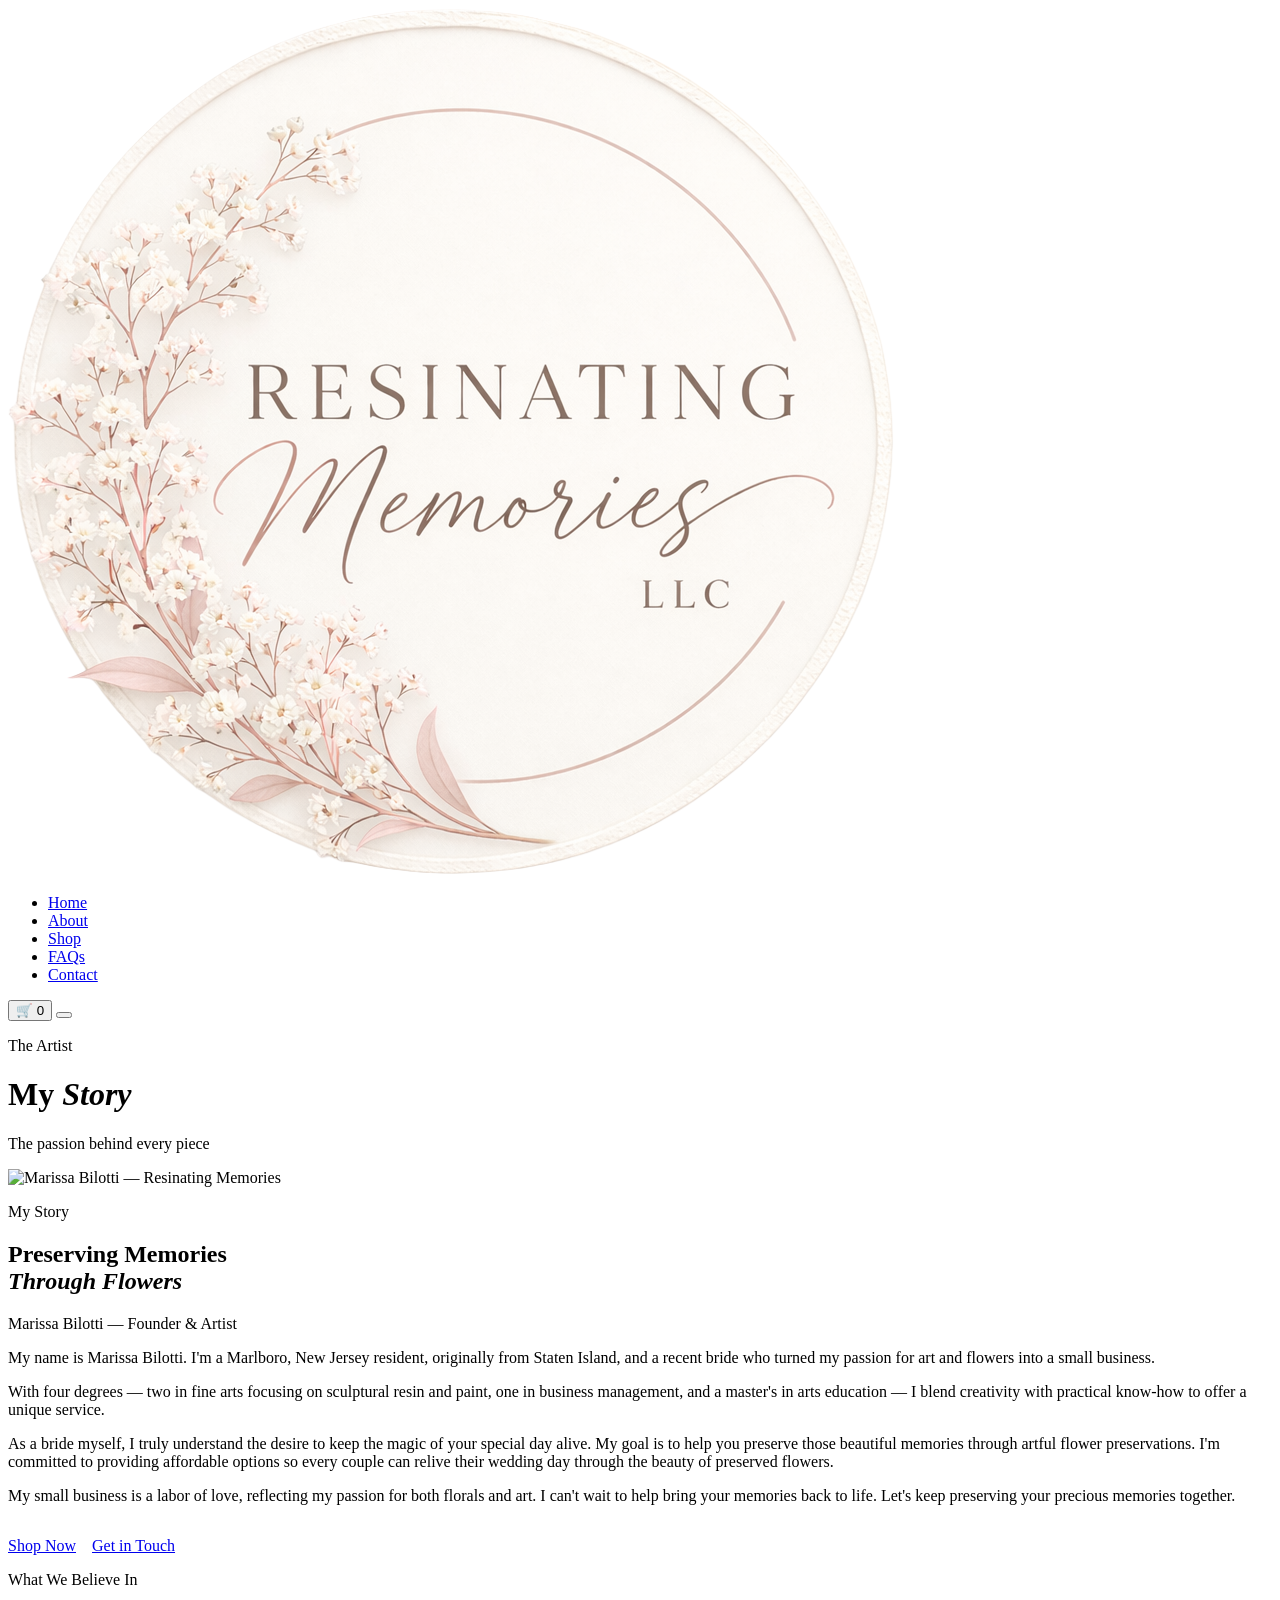
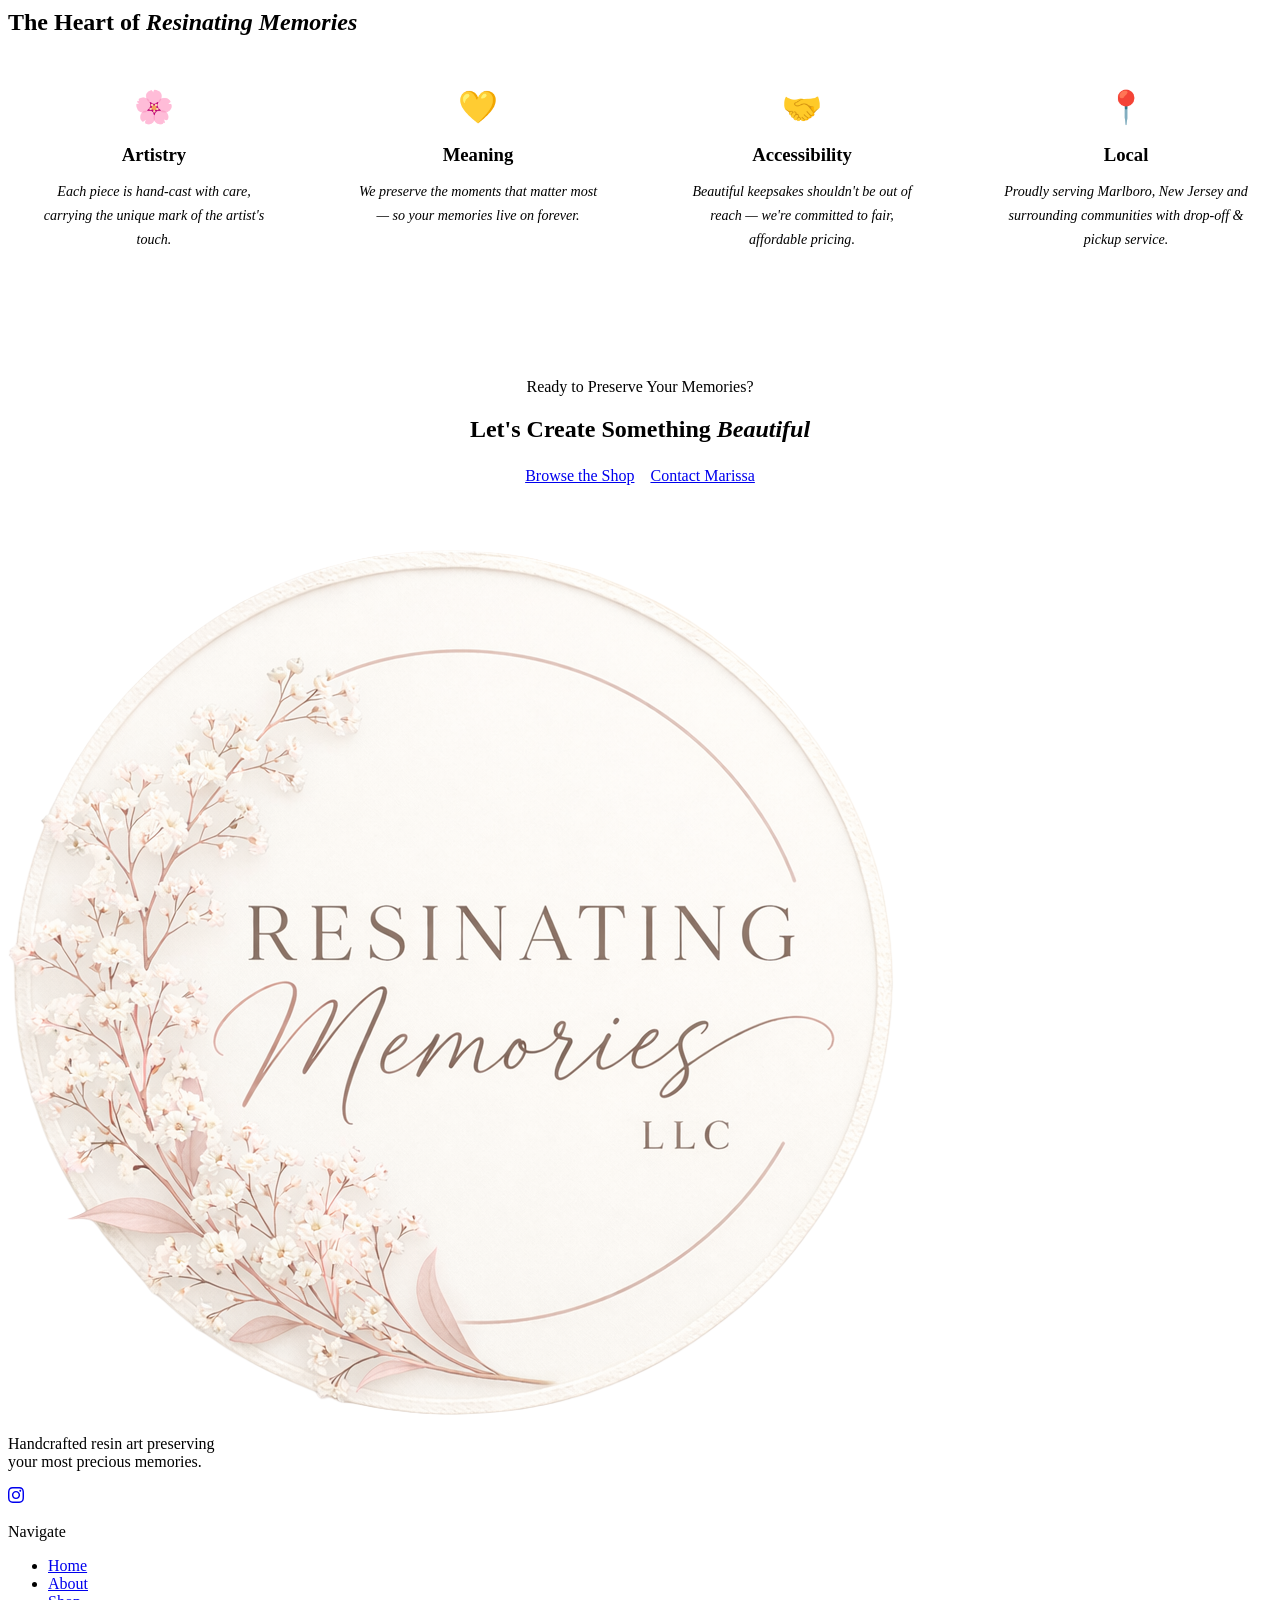
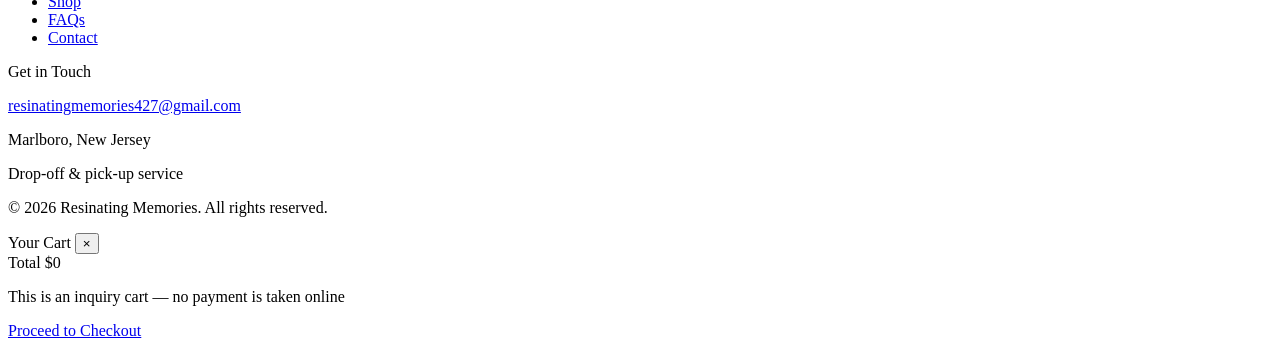
==== about.html @ 467591c4 "Add files via upload" ====
<!DOCTYPE html>
<html lang="en">
<head>
  <meta charset="UTF-8">
  <meta name="viewport" content="width=device-width, initial-scale=1.0">
  <title>About — Resinating Memories</title>
  <meta name="description" content="Meet Marissa Bilotti, the artist behind Resinating Memories. Learn the story behind her passion for preserving memories through resin floral art.">
  <link rel="stylesheet" href="css/styles.css">
</head>
<body>

  <!-- ═══════════════════════════════════════ NAVIGATION -->
  <nav class="nav">
    <a href="index.html">
      <img src="logo.png" alt="Resinating Memories" class="nav-logo">
    </a>
    <ul class="nav-links">
      <li><a href="index.html">Home</a></li>
      <li><a href="about.html">About</a></li>
      <li><a href="store.html">Shop</a></li>
      <li><a href="faqs.html">FAQs</a></li>
      <li><a href="contact.html">Contact</a></li>
    </ul>
    <div class="nav-right">
      <button class="nav-cart" aria-label="Open cart">
        🛒
        <span class="cart-badge">0</span>
      </button>
      <button class="hamburger" aria-label="Menu">
        <span></span><span></span><span></span>
      </button>
    </div>
  </nav>

  <!-- ═══════════════════════════════════════ PAGE HERO -->
  <div class="page-top">
    <div class="page-hero">
      <p class="page-hero-label">The Artist</p>
      <h1 class="page-hero-title">My <em class="italic">Story</em></h1>
      <p class="page-hero-sub">The passion behind every piece</p>
    </div>
  </div>

  <!-- ═══════════════════════════════════════ ABOUT CONTENT -->
  <section class="section section-white">
    <div class="container">
      <div class="about-layout">

        <div class="about-image-wrap">
          <img src="images/about.avif"
               alt="Marissa Bilotti — Resinating Memories"
               class="about-image">
          <div class="about-image-accent"></div>
        </div>

        <div>
          <p class="about-label">My Story</p>
          <h2 class="about-title">Preserving Memories<br><em style="font-style:italic">Through Flowers</em></h2>
          <p class="about-subtitle">Marissa Bilotti — Founder &amp; Artist</p>

          <p class="about-text">
            My name is Marissa Bilotti. I'm a Marlboro, New Jersey resident, originally from Staten Island,
            and a recent bride who turned my passion for art and flowers into a small business.
          </p>

          <p class="about-text">
            With four degrees — two in fine arts focusing on sculptural resin and paint, one in business
            management, and a master's in arts education — I blend creativity with practical know-how
            to offer a unique service.
          </p>

          <p class="about-text">
            As a bride myself, I truly understand the desire to keep the magic of your special day alive.
            My goal is to help you preserve those beautiful memories through artful flower preservations.
            I'm committed to providing affordable options so every couple can relive their wedding day
            through the beauty of preserved flowers.
          </p>

          <p class="about-text">
            My small business is a labor of love, reflecting my passion for both florals and art. I can't
            wait to help bring your memories back to life. Let's keep preserving your precious memories
            together.
          </p>

          <div style="margin-top:2rem;display:flex;gap:1rem;flex-wrap:wrap">
            <a href="store.html" class="btn btn-primary">Shop Now</a>
            <a href="contact.html" class="btn btn-outline">Get in Touch</a>
          </div>
        </div>

      </div>
    </div>
  </section>

  <!-- ═══════════════════════════════════════ VALUES -->
  <section class="section section-cream">
    <div class="container">
      <div class="section-header">
        <p class="section-label">What We Believe In</p>
        <h2 class="section-title">The Heart of <em class="italic">Resinating Memories</em></h2>
        <div class="section-divider"></div>
      </div>
      <div style="display:grid;grid-template-columns:repeat(auto-fit,minmax(220px,1fr));gap:2rem;margin-top:1rem">
        <div style="text-align:center;padding:2rem 1.5rem;background:white;border:1px solid var(--offwhite-dark)">
          <div style="font-size:2rem;margin-bottom:1rem">🌸</div>
          <h3 style="color:var(--brown);margin-bottom:0.6rem">Artistry</h3>
          <p style="font-size:0.88rem;color:var(--text-light);font-style:italic;line-height:1.7">
            Each piece is hand-cast with care, carrying the unique mark of the artist's touch.
          </p>
        </div>
        <div style="text-align:center;padding:2rem 1.5rem;background:white;border:1px solid var(--offwhite-dark)">
          <div style="font-size:2rem;margin-bottom:1rem">💛</div>
          <h3 style="color:var(--brown);margin-bottom:0.6rem">Meaning</h3>
          <p style="font-size:0.88rem;color:var(--text-light);font-style:italic;line-height:1.7">
            We preserve the moments that matter most — so your memories live on forever.
          </p>
        </div>
        <div style="text-align:center;padding:2rem 1.5rem;background:white;border:1px solid var(--offwhite-dark)">
          <div style="font-size:2rem;margin-bottom:1rem">🤝</div>
          <h3 style="color:var(--brown);margin-bottom:0.6rem">Accessibility</h3>
          <p style="font-size:0.88rem;color:var(--text-light);font-style:italic;line-height:1.7">
            Beautiful keepsakes shouldn't be out of reach — we're committed to fair, affordable pricing.
          </p>
        </div>
        <div style="text-align:center;padding:2rem 1.5rem;background:white;border:1px solid var(--offwhite-dark)">
          <div style="font-size:2rem;margin-bottom:1rem">📍</div>
          <h3 style="color:var(--brown);margin-bottom:0.6rem">Local</h3>
          <p style="font-size:0.88rem;color:var(--text-light);font-style:italic;line-height:1.7">
            Proudly serving Marlboro, New Jersey and surrounding communities with drop-off &amp; pickup service.
          </p>
        </div>
      </div>
    </div>
  </section>

  <!-- ═══════════════════════════════════════ CTA -->
  <section class="section section-white" style="text-align:center;padding:4rem 2rem">
    <p class="section-label">Ready to Preserve Your Memories?</p>
    <h2 class="section-title" style="margin-bottom:1.5rem">Let's Create Something <em class="italic">Beautiful</em></h2>
    <div style="display:flex;gap:1rem;justify-content:center;flex-wrap:wrap">
      <a href="store.html" class="btn btn-primary">Browse the Shop</a>
      <a href="contact.html" class="btn btn-outline">Contact Marissa</a>
    </div>
  </section>

  <!-- ═══════════════════════════════════════ FOOTER -->
  <footer>
    <div class="footer-inner">
      <div class="footer-grid">
        <div>
          <img src="logo.png" alt="Resinating Memories" class="footer-logo">
          <p class="footer-tagline">Handcrafted resin art preserving<br>your most precious memories.</p>
          <div class="footer-social">
            <a href="https://www.instagram.com/resinatingmemories_/" target="_blank" rel="noopener" aria-label="Instagram">
              <svg width="16" height="16" viewBox="0 0 24 24" fill="currentColor"><path d="M12 2.163c3.204 0 3.584.012 4.85.07 3.252.148 4.771 1.691 4.919 4.919.058 1.265.069 1.645.069 4.849 0 3.205-.012 3.584-.069 4.849-.149 3.225-1.664 4.771-4.919 4.919-1.266.058-1.644.07-4.85.07-3.204 0-3.584-.012-4.849-.07-3.26-.149-4.771-1.699-4.919-4.92-.058-1.265-.07-1.644-.07-4.849 0-3.204.013-3.583.07-4.849.149-3.227 1.664-4.771 4.919-4.919 1.266-.057 1.645-.069 4.849-.069zm0-2.163c-3.259 0-3.667.014-4.947.072-4.358.2-6.78 2.618-6.98 6.98-.059 1.281-.073 1.689-.073 4.948 0 3.259.014 3.668.072 4.948.2 4.358 2.618 6.78 6.98 6.98 1.281.058 1.689.072 4.948.072 3.259 0 3.668-.014 4.948-.072 4.354-.2 6.782-2.618 6.979-6.98.059-1.28.073-1.689.073-4.948 0-3.259-.014-3.667-.072-4.947-.196-4.354-2.617-6.78-6.979-6.98-1.281-.059-1.69-.073-4.949-.073zm0 5.838c-3.403 0-6.162 2.759-6.162 6.162s2.759 6.163 6.162 6.163 6.162-2.759 6.162-6.163c0-3.403-2.759-6.162-6.162-6.162zm0 10.162c-2.209 0-4-1.79-4-4 0-2.209 1.791-4 4-4s4 1.791 4 4c0 2.21-1.791 4-4 4zm6.406-11.845c-.796 0-1.441.645-1.441 1.44s.645 1.44 1.441 1.44c.795 0 1.439-.645 1.439-1.44s-.644-1.44-1.439-1.44z"/></svg>
            </a>
          </div>
        </div>
        <div>
          <p class="footer-heading">Navigate</p>
          <ul class="footer-links">
            <li><a href="index.html">Home</a></li>
            <li><a href="about.html">About</a></li>
            <li><a href="store.html">Shop</a></li>
            <li><a href="faqs.html">FAQs</a></li>
            <li><a href="contact.html">Contact</a></li>
          </ul>
        </div>
        <div>
          <p class="footer-heading">Get in Touch</p>
          <p class="footer-contact-item">
            <a href="mailto:resinatingmemories427@gmail.com">resinatingmemories427@gmail.com</a>
          </p>
          <p class="footer-contact-item">Marlboro, New Jersey</p>
          <p class="footer-contact-item">Drop-off &amp; pick-up service</p>
        </div>
      </div>
      <p class="footer-bottom">
        &copy; <span id="year"></span> Resinating Memories. All rights reserved.
      </p>
    </div>
  </footer>

  <!-- CART DRAWER -->
  <div class="cart-overlay"></div>
  <div class="cart-drawer">
    <div class="cart-header">
      <span class="cart-title">Your Cart</span>
      <button class="cart-close" aria-label="Close cart">×</button>
    </div>
    <div class="cart-items"></div>
    <div class="cart-footer">
      <div class="cart-total">
        <span>Total</span>
        <span class="cart-total-amount">$0</span>
      </div>
      <p class="cart-total-note">This is an inquiry cart — no payment is taken online</p>
      <a href="checkout.html" class="btn-checkout-link">Proceed to Checkout</a>
    </div>
  </div>

  <script>document.getElementById('year').textContent = new Date().getFullYear();</script>
  <script src="js/products.js"></script>
  <script src="js/cart.js"></script>
</body>
</html>
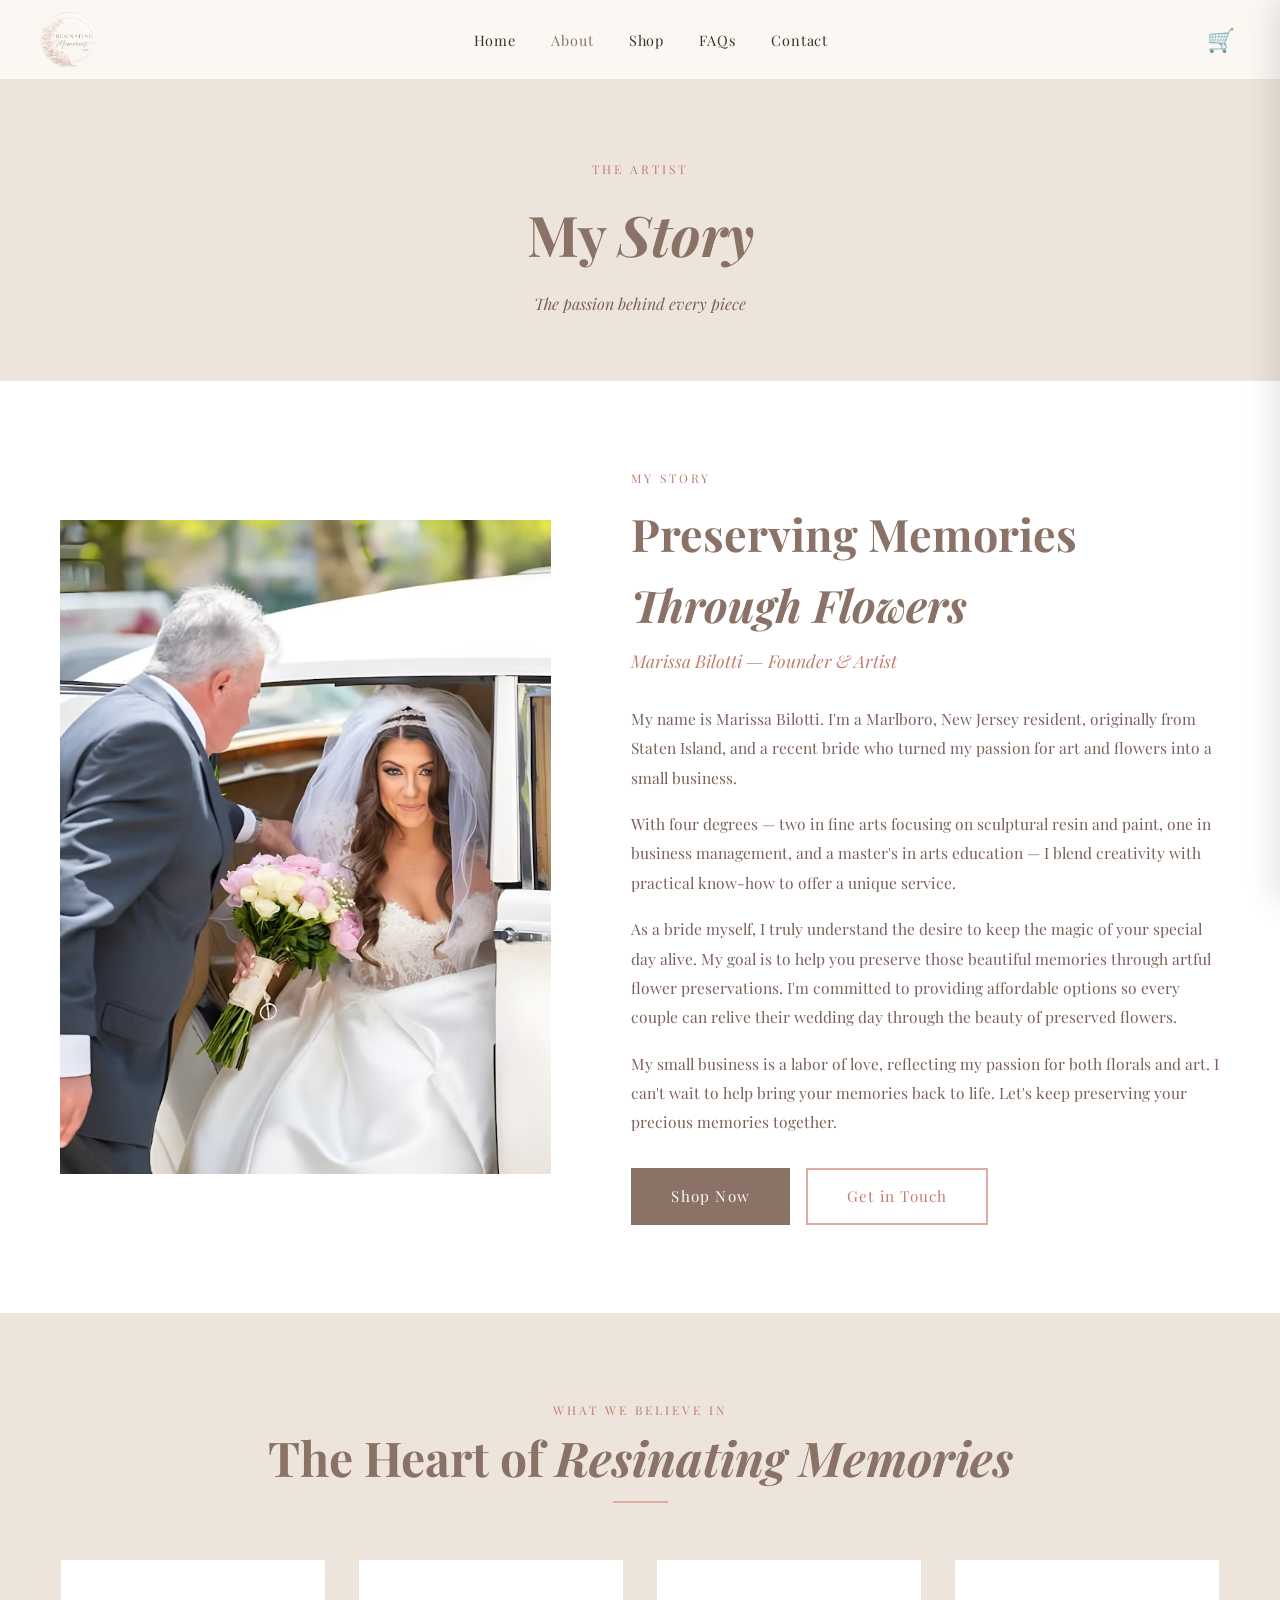
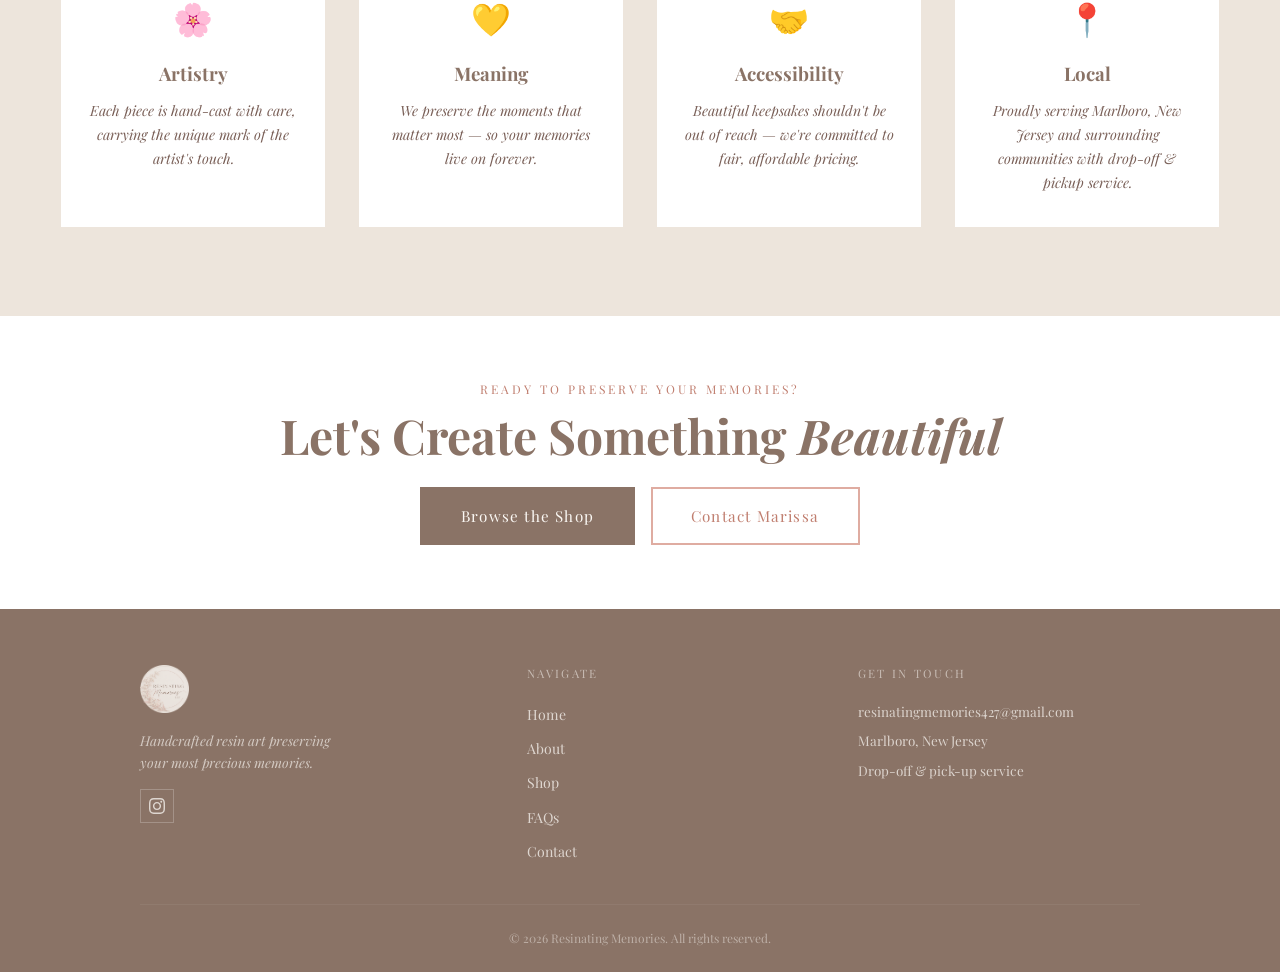
==== commit f42dbb27: "Update about.html" ====
--- a/about.html
+++ b/about.html
@@ -5,6 +5,10 @@
   <meta name="viewport" content="width=device-width, initial-scale=1.0">
   <title>About — Resinating Memories</title>
   <meta name="description" content="Meet Marissa Bilotti, the artist behind Resinating Memories. Learn the story behind her passion for preserving memories through resin floral art.">
+  <link rel="apple-touch-icon" sizes="180x180" href="/apple-touch-icon.png">
+  <link rel="icon" type="image/png" sizes="32x32" href="/favicon-32x32.png">
+  <link rel="icon" type="image/png" sizes="16x16" href="/favicon-16x16.png">
+  <link rel="manifest" href="/site.webmanifest">
   <link rel="stylesheet" href="css/styles.css">
 </head>
 <body>
--- a/css/styles.css
+++ b/css/styles.css
@@ -0,0 +1,1085 @@
+@import url('https://fonts.googleapis.com/css2?family=Playfair+Display:ital,wght@0,400;0,500;0,600;0,700;1,400;1,500;1,600;1,700&display=swap');
+
+/* ══════════════════════════════════════════════════
+   VARIABLES
+══════════════════════════════════════════════════ */
+:root {
+  --brown:        #8a7366;
+  --brown-dark:   #6b5a50;
+  --brown-light:  #b09a8e;
+  --offwhite:     #fbf8f4;
+  --offwhite-dark:#ede5dc;
+  --pink:         #dfaca1;
+  --pink-light:   #f0cec8;
+  --pink-dark:    #c07e6f;
+  --text:         #3d2d28;
+  --text-light:   #7a6058;
+}
+
+/* ══════════════════════════════════════════════════
+   RESET & BASE
+══════════════════════════════════════════════════ */
+*, *::before, *::after { margin: 0; padding: 0; box-sizing: border-box; }
+html { scroll-behavior: smooth; }
+body {
+  font-family: 'Playfair Display', Georgia, serif;
+  background: var(--offwhite);
+  color: var(--text);
+  line-height: 1.6;
+}
+img { display: block; max-width: 100%; }
+a { text-decoration: none; }
+button { font-family: inherit; }
+
+/* ══════════════════════════════════════════════════
+   NAVIGATION
+══════════════════════════════════════════════════ */
+.nav {
+  position: fixed;
+  top: 0; left: 0; right: 0;
+  z-index: 1000;
+  height: 80px;
+  background: var(--offwhite);
+  border-bottom: 1px solid var(--offwhite-dark);
+  display: flex;
+  align-items: center;
+  justify-content: space-between;
+  padding: 0 2.5rem;
+  gap: 1rem;
+}
+.nav-logo { height: 58px; object-fit: contain; }
+.nav-links {
+  display: flex;
+  list-style: none;
+  gap: 2.2rem;
+  align-items: center;
+}
+.nav-links a {
+  color: var(--text);
+  font-size: 0.9rem;
+  letter-spacing: 0.06em;
+  transition: color 0.2s;
+  white-space: nowrap;
+}
+.nav-links a:hover,
+.nav-links a.active { color: var(--brown); }
+.nav-right {
+  display: flex;
+  align-items: center;
+  gap: 1rem;
+}
+.nav-cart {
+  position: relative;
+  background: none;
+  border: none;
+  cursor: pointer;
+  color: var(--text);
+  font-size: 1.4rem;
+  line-height: 1;
+  padding: 0.3rem;
+  transition: color 0.2s;
+}
+.nav-cart:hover { color: var(--brown); }
+.cart-badge {
+  position: absolute;
+  top: -6px; right: -6px;
+  background: var(--pink-dark);
+  color: white;
+  border-radius: 50%;
+  width: 18px; height: 18px;
+  font-size: 0.62rem;
+  font-family: sans-serif;
+  font-weight: 700;
+  display: none;
+  align-items: center;
+  justify-content: center;
+}
+.cart-badge.visible { display: flex; }
+.hamburger {
+  display: none;
+  flex-direction: column;
+  gap: 5px;
+  background: none;
+  border: none;
+  cursor: pointer;
+  padding: 4px;
+}
+.hamburger span {
+  display: block;
+  width: 24px; height: 2px;
+  background: var(--text);
+  transition: all 0.3s;
+}
+.hamburger.open span:nth-child(1) { transform: translateY(7px) rotate(45deg); }
+.hamburger.open span:nth-child(2) { opacity: 0; }
+.hamburger.open span:nth-child(3) { transform: translateY(-7px) rotate(-45deg); }
+.page-top { padding-top: 80px; }
+
+/* ══════════════════════════════════════════════════
+   BUTTONS
+══════════════════════════════════════════════════ */
+.btn {
+  display: inline-block;
+  padding: 0.9rem 2.4rem;
+  font-family: 'Playfair Display', serif;
+  font-size: 0.95rem;
+  letter-spacing: 0.08em;
+  cursor: pointer;
+  transition: all 0.3s;
+  border: 2px solid transparent;
+  text-decoration: none;
+}
+.btn-primary {
+  background: var(--brown);
+  color: var(--offwhite);
+  border-color: var(--brown);
+}
+.btn-primary:hover {
+  background: var(--brown-dark);
+  border-color: var(--brown-dark);
+}
+.btn-outline {
+  background: transparent;
+  color: var(--pink-dark);
+  border-color: var(--pink);
+}
+.btn-outline:hover {
+  background: var(--pink);
+  color: white;
+}
+
+/* ══════════════════════════════════════════════════
+   HERO
+══════════════════════════════════════════════════ */
+.hero {
+  min-height: 100vh;
+  display: flex;
+  align-items: center;
+  justify-content: center;
+  text-align: center;
+  background: var(--offwhite);
+  padding: 6rem 2rem 4rem;
+  position: relative;
+  overflow: hidden;
+}
+.hero::before {
+  content: '';
+  position: absolute;
+  top: -20%;  right: -15%;
+  width: 600px; height: 600px;
+  border-radius: 50%;
+  background: var(--pink);
+  opacity: 0.07;
+}
+.hero::after {
+  content: '';
+  position: absolute;
+  bottom: -25%; left: -10%;
+  width: 450px; height: 450px;
+  border-radius: 50%;
+  background: var(--brown);
+  opacity: 0.06;
+}
+.hero-content {
+  position: relative;
+  z-index: 1;
+  max-width: 720px;
+}
+.hero-eyebrow {
+  font-size: 0.78rem;
+  letter-spacing: 0.3em;
+  text-transform: uppercase;
+  color: var(--pink-dark);
+  margin-bottom: 1.2rem;
+}
+.hero-title {
+  font-size: clamp(3.2rem, 8vw, 5.8rem);
+  line-height: 1.08;
+  color: var(--brown);
+  margin-bottom: 1.5rem;
+}
+.hero-title .italic { font-style: italic; }
+.hero-subtitle {
+  font-size: clamp(0.95rem, 2vw, 1.2rem);
+  font-style: italic;
+  color: var(--text-light);
+  margin-bottom: 2.5rem;
+  max-width: 520px;
+  margin-left: auto;
+  margin-right: auto;
+}
+.hero-location {
+  font-size: 0.78rem;
+  letter-spacing: 0.22em;
+  text-transform: uppercase;
+  color: var(--brown-light);
+  margin-bottom: 2.2rem;
+}
+.hero-location span { color: var(--pink-dark); }
+.hero-buttons {
+  display: flex;
+  gap: 1rem;
+  justify-content: center;
+  flex-wrap: wrap;
+}
+
+/* ══════════════════════════════════════════════════
+   SECTIONS
+══════════════════════════════════════════════════ */
+.section { padding: 5.5rem 2rem; }
+.section-cream { background: var(--offwhite-dark); }
+.section-white { background: #fff; }
+.container { max-width: 1160px; margin: 0 auto; }
+.section-header { text-align: center; margin-bottom: 3.5rem; }
+.section-label {
+  font-size: 0.75rem;
+  letter-spacing: 0.25em;
+  text-transform: uppercase;
+  color: var(--pink-dark);
+  margin-bottom: 0.6rem;
+}
+.section-title {
+  font-size: clamp(2rem, 4vw, 3rem);
+  color: var(--brown);
+  line-height: 1.15;
+}
+.section-title .italic { font-style: italic; }
+.section-divider {
+  width: 55px; height: 2px;
+  background: var(--pink);
+  margin: 1rem auto 0;
+}
+
+/* ══════════════════════════════════════════════════
+   CATEGORY CARDS (HOME)
+══════════════════════════════════════════════════ */
+.categories-grid {
+  display: grid;
+  grid-template-columns: repeat(auto-fit, minmax(190px, 1fr));
+  gap: 1.2rem;
+}
+.category-card {
+  background: white;
+  border: 1px solid var(--offwhite-dark);
+  padding: 2.2rem 1rem 1.8rem;
+  text-align: center;
+  color: var(--text);
+  transition: all 0.3s;
+  display: block;
+}
+.category-card:hover {
+  border-color: var(--pink);
+  transform: translateY(-4px);
+  box-shadow: 0 10px 30px rgba(138,115,102,0.12);
+}
+.category-icon { font-size: 2rem; margin-bottom: 1rem; }
+.category-icon img { width: 96px; height: 64px; object-fit: contain; display: block; margin: 0 auto; }
+.category-name { font-size: 0.95rem; color: var(--brown); }
+.category-name .italic { font-style: italic; }
+
+/* ══════════════════════════════════════════════════
+   ABOUT TEASER (HOME)
+══════════════════════════════════════════════════ */
+.about-teaser {
+  display: grid;
+  grid-template-columns: 1fr 1fr;
+  gap: 4rem;
+  align-items: center;
+}
+.about-teaser-img {
+  width: 100%;
+  aspect-ratio: 4/5;
+  object-fit: cover;
+  display: block;
+}
+.about-teaser-label {
+  font-size: 0.75rem;
+  letter-spacing: 0.25em;
+  text-transform: uppercase;
+  color: var(--pink-dark);
+  margin-bottom: 0.6rem;
+}
+.about-teaser-title {
+  font-size: clamp(1.8rem, 3.5vw, 2.6rem);
+  color: var(--brown);
+  margin-bottom: 0.5rem;
+}
+.about-teaser-sub {
+  font-size: 1.05rem;
+  font-style: italic;
+  color: var(--pink-dark);
+  margin-bottom: 1.5rem;
+}
+.about-teaser-text {
+  font-size: 0.97rem;
+  color: var(--text-light);
+  line-height: 1.85;
+  margin-bottom: 2rem;
+}
+
+/* ══════════════════════════════════════════════════
+   STORE — CATEGORY FILTER
+══════════════════════════════════════════════════ */
+.store-filter {
+  display: flex;
+  gap: 0.7rem;
+  flex-wrap: wrap;
+  justify-content: center;
+  margin-bottom: 3rem;
+}
+.category-btn {
+  padding: 0.55rem 1.5rem;
+  border: 1px solid var(--brown-light);
+  background: transparent;
+  color: var(--brown);
+  font-family: 'Playfair Display', serif;
+  font-size: 0.85rem;
+  letter-spacing: 0.05em;
+  cursor: pointer;
+  transition: all 0.3s;
+  white-space: nowrap;
+}
+.category-btn:hover,
+.category-btn.active {
+  background: var(--brown);
+  color: var(--offwhite);
+  border-color: var(--brown);
+}
+
+/* ══════════════════════════════════════════════════
+   PRODUCT GRID & CARDS
+══════════════════════════════════════════════════ */
+.products-grid {
+  display: grid;
+  grid-template-columns: repeat(auto-fill, minmax(285px, 1fr));
+  gap: 2rem;
+}
+.product-card {
+  background: white;
+  border: 1px solid var(--offwhite-dark);
+  display: flex;
+  flex-direction: column;
+  transition: all 0.3s;
+}
+.product-card:hover {
+  box-shadow: 0 10px 35px rgba(138,115,102,0.13);
+  transform: translateY(-3px);
+}
+.product-img-wrap { position: relative; overflow: hidden; }
+.product-image {
+  width: 100%;
+  aspect-ratio: 1 / 1;
+  object-fit: cover;
+  display: block;
+  transition: transform 0.4s ease;
+}
+.product-card:hover .product-image { transform: scale(1.03); }
+.product-image-placeholder {
+  width: 100%;
+  aspect-ratio: 1 / 1;
+  background: linear-gradient(135deg, var(--offwhite-dark) 0%, var(--pink-light) 100%);
+  display: none;
+  align-items: center;
+  justify-content: center;
+  color: var(--brown-light);
+  font-style: italic;
+  font-size: 0.85rem;
+}
+
+/* ── CAROUSEL ──────────────────────────────────── */
+.carousel-img {
+  display: none;
+  width: 100%;
+  aspect-ratio: 1 / 1;
+  object-fit: cover;
+  transition: opacity 0.25s ease;
+}
+.carousel-img.active { display: block; }
+
+.carousel-btn {
+  position: absolute;
+  top: 50%; transform: translateY(-50%);
+  background: rgba(251,248,244,0.82);
+  border: none;
+  width: 32px; height: 48px;
+  cursor: pointer;
+  color: var(--brown);
+  font-size: 1.4rem;
+  line-height: 1;
+  display: flex; align-items: center; justify-content: center;
+  z-index: 3;
+  opacity: 0;
+  transition: opacity 0.2s, background 0.2s;
+  padding: 0;
+  user-select: none;
+}
+.carousel-btn:hover { background: rgba(251,248,244,0.97); }
+.product-card:hover .carousel-btn { opacity: 1; }
+.carousel-prev { left: 0; }
+.carousel-next { right: 0; }
+
+.carousel-dots {
+  position: absolute;
+  bottom: 8px; left: 50%; transform: translateX(-50%);
+  display: flex; gap: 5px;
+  z-index: 3;
+  pointer-events: none;
+}
+.carousel-dot {
+  width: 6px; height: 6px;
+  border-radius: 50%;
+  background: rgba(255,255,255,0.5);
+  transition: background 0.2s;
+}
+.carousel-dot.active { background: rgba(255,255,255,0.95); }
+
+/* Always show arrows on touch devices */
+@media (hover: none) {
+  .carousel-btn { opacity: 0.75; }
+}
+.product-info {
+  padding: 1.3rem;
+  flex: 1;
+  display: flex;
+  flex-direction: column;
+}
+.product-name {
+  font-size: 1.05rem;
+  color: var(--brown);
+  line-height: 1.3;
+  margin-bottom: 0.3rem;
+}
+.product-name .italic { font-style: italic; }
+.product-desc {
+  font-size: 0.8rem;
+  font-style: italic;
+  color: var(--text-light);
+  line-height: 1.5;
+  margin-bottom: 0.8rem;
+}
+.product-price {
+  font-size: 1.1rem;
+  color: var(--text);
+  font-weight: 600;
+  margin-bottom: 0.4rem;
+}
+.leaf-note {
+  font-size: 0.72rem;
+  color: var(--pink-dark);
+  font-style: italic;
+  margin-bottom: 0.9rem;
+}
+.product-options { flex: 1; margin-bottom: 1rem; }
+.option-group { margin-bottom: 0.65rem; }
+.option-group > label:not(.option-checkbox) {
+  display: block;
+  font-size: 0.75rem;
+  color: var(--text-light);
+  letter-spacing: 0.05em;
+  margin-bottom: 0.3rem;
+}
+.option-group select,
+.option-group input[type="text"] {
+  width: 100%;
+  padding: 0.42rem 0.75rem;
+  border: 1px solid var(--offwhite-dark);
+  background: var(--offwhite);
+  font-family: 'Playfair Display', serif;
+  font-size: 0.82rem;
+  color: var(--text);
+  transition: border-color 0.2s;
+}
+.option-group select {
+  appearance: none;
+  background-image: url("data:image/svg+xml,%3Csvg xmlns='http://www.w3.org/2000/svg' width='10' height='6'%3E%3Cpath d='M0 0l5 6 5-6z' fill='%238a7366'/%3E%3C/svg%3E");
+  background-repeat: no-repeat;
+  background-position: right 10px center;
+  background-size: 10px 6px;
+  cursor: pointer;
+  padding-right: 2rem;
+}
+.option-group select:focus,
+.option-group input[type="text"]:focus { outline: 1px solid var(--brown); }
+.option-checkbox {
+  display: flex;
+  align-items: center;
+  gap: 0.5rem;
+  font-size: 0.78rem;
+  color: var(--text-light);
+  cursor: pointer;
+}
+.option-checkbox input { accent-color: var(--brown); width: 14px; height: 14px; }
+.btn-add-cart {
+  width: 100%;
+  padding: 0.85rem;
+  background: var(--brown);
+  color: var(--offwhite);
+  border: none;
+  font-family: 'Playfair Display', serif;
+  font-size: 0.9rem;
+  letter-spacing: 0.08em;
+  cursor: pointer;
+  transition: background 0.3s;
+  margin-top: auto;
+}
+.btn-add-cart:hover { background: var(--brown-dark); }
+.btn-add-cart.added { background: var(--pink-dark); }
+
+/* ══════════════════════════════════════════════════
+   CART DRAWER
+══════════════════════════════════════════════════ */
+.cart-overlay {
+  position: fixed; inset: 0;
+  background: rgba(0,0,0,0.45);
+  z-index: 2000;
+  opacity: 0; pointer-events: none;
+  transition: opacity 0.3s;
+}
+.cart-overlay.open { opacity: 1; pointer-events: all; }
+.cart-drawer {
+  position: fixed;
+  top: 0; right: 0; bottom: 0;
+  width: 400px; max-width: 92vw;
+  background: var(--offwhite);
+  z-index: 2001;
+  display: flex; flex-direction: column;
+  transform: translateX(100%);
+  transition: transform 0.35s cubic-bezier(0.4,0,0.2,1);
+  box-shadow: -5px 0 30px rgba(0,0,0,0.12);
+}
+.cart-drawer.open { transform: translateX(0); }
+.cart-header {
+  padding: 1.5rem 1.5rem 1.2rem;
+  border-bottom: 1px solid var(--offwhite-dark);
+  display: flex;
+  justify-content: space-between;
+  align-items: center;
+}
+.cart-title { font-size: 1.2rem; color: var(--brown); }
+.cart-close {
+  background: none; border: none;
+  font-size: 1.6rem; cursor: pointer;
+  color: var(--text-light); line-height: 1;
+  transition: color 0.2s;
+}
+.cart-close:hover { color: var(--brown); }
+.cart-items { flex: 1; overflow-y: auto; padding: 0.5rem 1.5rem; }
+.cart-empty {
+  text-align: center;
+  padding: 3rem 1rem;
+  color: var(--text-light);
+  font-style: italic;
+  font-size: 0.95rem;
+}
+.cart-item {
+  display: flex;
+  gap: 1rem;
+  padding: 1rem 0;
+  border-bottom: 1px solid var(--offwhite-dark);
+}
+.cart-item-image {
+  width: 68px; height: 68px;
+  object-fit: cover; flex-shrink: 0;
+}
+.cart-item-image-placeholder {
+  width: 68px; height: 68px;
+  background: linear-gradient(135deg, var(--offwhite-dark), var(--pink-light));
+  flex-shrink: 0;
+}
+.cart-item-details { flex: 1; min-width: 0; }
+.cart-item-name { font-size: 0.88rem; color: var(--brown); margin-bottom: 0.2rem; }
+.cart-item-options {
+  font-size: 0.73rem;
+  color: var(--text-light);
+  font-style: italic;
+  margin-bottom: 0.3rem;
+  line-height: 1.45;
+}
+.cart-item-price { font-size: 0.92rem; color: var(--text); }
+.cart-item-remove {
+  background: none; border: none;
+  color: var(--text-light); cursor: pointer;
+  font-size: 1.2rem; flex-shrink: 0;
+  align-self: flex-start; padding: 0.1rem 0.2rem;
+  transition: color 0.2s;
+}
+.cart-item-remove:hover { color: var(--pink-dark); }
+.cart-footer {
+  padding: 1.2rem 1.5rem 1.5rem;
+  border-top: 1px solid var(--offwhite-dark);
+}
+.cart-total {
+  display: flex;
+  justify-content: space-between;
+  font-size: 1.05rem; color: var(--text);
+  margin-bottom: 0.5rem;
+}
+.cart-total-note {
+  font-size: 0.72rem;
+  font-style: italic;
+  color: var(--text-light);
+  text-align: center;
+  margin-bottom: 1rem;
+}
+.btn-checkout-link {
+  display: block;
+  width: 100%;
+  padding: 1rem;
+  background: var(--brown);
+  color: var(--offwhite);
+  text-align: center;
+  font-family: 'Playfair Display', serif;
+  font-size: 0.95rem;
+  letter-spacing: 0.08em;
+  transition: background 0.3s;
+  border: none; cursor: pointer;
+  text-decoration: none;
+}
+.btn-checkout-link:hover { background: var(--brown-dark); }
+
+/* ══════════════════════════════════════════════════
+   CHECKOUT PAGE
+══════════════════════════════════════════════════ */
+.checkout-layout {
+  display: grid;
+  grid-template-columns: 1fr 1.25fr;
+  gap: 3rem;
+  align-items: start;
+}
+.checkout-layout.hidden { display: none; }
+.checkout-card {
+  background: white;
+  border: 1px solid var(--offwhite-dark);
+  padding: 1.8rem;
+}
+.checkout-card-title {
+  font-size: 1.2rem;
+  color: var(--brown);
+  margin-bottom: 1.5rem;
+  padding-bottom: 1rem;
+  border-bottom: 1px solid var(--offwhite-dark);
+}
+.checkout-item {
+  display: flex; gap: 1rem;
+  padding: 0.8rem 0;
+  border-bottom: 1px solid var(--offwhite-dark);
+  align-items: flex-start;
+}
+.checkout-item:last-child { border-bottom: none; }
+.checkout-item-img {
+  width: 58px; height: 58px;
+  object-fit: cover; flex-shrink: 0;
+}
+.checkout-item-placeholder {
+  width: 58px; height: 58px;
+  background: linear-gradient(135deg, var(--offwhite-dark), var(--pink-light));
+  flex-shrink: 0;
+}
+.checkout-item-name { font-size: 0.88rem; color: var(--brown); }
+.checkout-item-opts {
+  font-size: 0.73rem;
+  color: var(--text-light); font-style: italic;
+  margin: 0.15rem 0;
+}
+.checkout-item-price { font-size: 0.9rem; color: var(--text); }
+.checkout-total-row {
+  display: flex;
+  justify-content: space-between;
+  font-size: 1rem;
+  color: var(--text);
+  padding-top: 1rem;
+  border-top: 1px solid var(--offwhite-dark);
+  margin-top: 0.5rem;
+}
+.form-group { margin-bottom: 1.2rem; }
+.form-group label {
+  display: block;
+  font-size: 0.77rem;
+  color: var(--text-light);
+  letter-spacing: 0.07em;
+  margin-bottom: 0.4rem;
+}
+.form-group input,
+.form-group textarea,
+.form-group select {
+  width: 100%;
+  padding: 0.72rem 1rem;
+  border: 1px solid var(--offwhite-dark);
+  background: var(--offwhite);
+  font-family: 'Playfair Display', serif;
+  font-size: 0.9rem;
+  color: var(--text);
+  transition: border-color 0.2s;
+}
+.form-group input:focus,
+.form-group textarea:focus { outline: none; border-color: var(--brown); }
+.form-group textarea { resize: vertical; min-height: 100px; }
+.form-note {
+  font-size: 0.73rem;
+  color: var(--text-light);
+  font-style: italic;
+  margin-top: 0.35rem;
+}
+.form-row { display: grid; grid-template-columns: 1fr 1fr; gap: 1rem; }
+.btn-submit {
+  width: 100%;
+  padding: 1.1rem;
+  background: var(--brown);
+  color: var(--offwhite);
+  border: none;
+  font-family: 'Playfair Display', serif;
+  font-size: 1rem;
+  letter-spacing: 0.08em;
+  cursor: pointer;
+  transition: background 0.3s;
+  margin-top: 0.5rem;
+}
+.btn-submit:hover { background: var(--brown-dark); }
+.btn-submit:disabled { opacity: 0.7; cursor: not-allowed; }
+.success-message {
+  text-align: center;
+  padding: 5rem 2rem;
+  display: none;
+  max-width: 600px;
+  margin: 0 auto;
+}
+.success-icon { font-size: 3rem; margin-bottom: 1.5rem; }
+.success-message h2 {
+  font-size: 2rem; color: var(--brown);
+  margin-bottom: 1rem;
+}
+.success-message p {
+  font-style: italic; color: var(--text-light);
+  font-size: 1rem; line-height: 1.7;
+  margin-bottom: 0.5rem;
+}
+.setup-notice {
+  background: #fff8e1;
+  border: 1px solid #f0c040;
+  padding: 1rem 1.3rem;
+  margin-bottom: 1.5rem;
+  font-size: 0.82rem;
+  color: #7a6020;
+  line-height: 1.6;
+}
+.setup-notice strong { display: block; margin-bottom: 0.3rem; }
+
+/* ══════════════════════════════════════════════════
+   FAQ PAGE
+══════════════════════════════════════════════════ */
+.faq-list { max-width: 820px; margin: 0 auto; }
+.faq-item { border-bottom: 1px solid var(--offwhite-dark); }
+.faq-question {
+  width: 100%;
+  text-align: left;
+  background: none; border: none;
+  padding: 1.3rem 0;
+  font-family: 'Playfair Display', serif;
+  font-size: 1rem;
+  font-style: italic;
+  color: var(--brown);
+  cursor: pointer;
+  display: flex;
+  justify-content: space-between;
+  align-items: center;
+  gap: 1rem;
+  transition: color 0.2s;
+}
+.faq-question:hover { color: var(--brown-dark); }
+.faq-icon {
+  font-size: 1.3rem;
+  color: var(--pink-dark);
+  flex-shrink: 0;
+  transition: transform 0.35s;
+  font-style: normal;
+}
+.faq-item.open .faq-icon { transform: rotate(45deg); }
+.faq-answer {
+  max-height: 0;
+  overflow: hidden;
+  transition: max-height 0.45s ease;
+}
+.faq-item.open .faq-answer { max-height: 600px; }
+.faq-answer p {
+  padding: 0 1rem 1.4rem 0;
+  font-size: 0.95rem;
+  line-height: 1.8;
+  color: var(--text-light);
+}
+
+/* ══════════════════════════════════════════════════
+   ABOUT PAGE
+══════════════════════════════════════════════════ */
+.about-layout {
+  display: grid;
+  grid-template-columns: 1fr 1.2fr;
+  gap: 5rem;
+  align-items: center;
+}
+.about-image-wrap { position: relative; }
+.about-image {
+  width: 100%;
+  aspect-ratio: 3/4;
+  object-fit: cover;
+  display: block;
+}
+.about-image-accent {
+  position: absolute;
+  bottom: -20px; left: -20px;
+  width: 130px; height: 130px;
+  background: var(--pink);
+  opacity: 0.15;
+  z-index: -1;
+}
+.about-label {
+  font-size: 0.75rem;
+  letter-spacing: 0.25em;
+  text-transform: uppercase;
+  color: var(--pink-dark);
+  margin-bottom: 0.6rem;
+}
+.about-title {
+  font-size: clamp(2rem, 3.5vw, 2.8rem);
+  color: var(--brown);
+  margin-bottom: 0.4rem;
+}
+.about-subtitle {
+  font-size: 1.1rem;
+  font-style: italic;
+  color: var(--pink-dark);
+  margin-bottom: 1.8rem;
+}
+.about-text {
+  font-size: 0.97rem;
+  line-height: 1.88;
+  color: var(--text-light);
+  margin-bottom: 1.1rem;
+}
+
+/* ══════════════════════════════════════════════════
+   CONTACT PAGE
+══════════════════════════════════════════════════ */
+.contact-layout {
+  display: grid;
+  grid-template-columns: 1fr 1.4fr;
+  gap: 5rem;
+  align-items: start;
+}
+.contact-info-title {
+  font-size: 1.5rem;
+  color: var(--brown);
+  margin-bottom: 1.8rem;
+}
+.contact-detail {
+  display: flex;
+  gap: 1.1rem;
+  margin-bottom: 1.5rem;
+  align-items: flex-start;
+}
+.contact-icon { font-size: 1.2rem; color: var(--pink); margin-top: 0.1rem; flex-shrink: 0; }
+.contact-text { font-size: 0.95rem; color: var(--text-light); line-height: 1.65; }
+.contact-text strong { display: block; color: var(--text); margin-bottom: 0.2rem; }
+.contact-text a { color: var(--brown); }
+.contact-text a:hover { color: var(--pink-dark); }
+
+/* ══════════════════════════════════════════════════
+   INSTAGRAM SECTION
+══════════════════════════════════════════════════ */
+.instagram-section { background: white; padding: 5rem 2rem; text-align: center; }
+.instagram-handle {
+  font-style: italic;
+  color: var(--pink-dark);
+  margin-bottom: 2rem;
+  font-size: 1rem;
+}
+.instagram-handle a { color: inherit; transition: opacity 0.2s; }
+.instagram-handle a:hover { opacity: 0.75; }
+.instagram-widget-wrap { max-width: 1100px; margin: 0 auto; }
+.instagram-placeholder {
+  display: grid;
+  grid-template-columns: repeat(6, 1fr);
+  gap: 6px;
+  margin-bottom: 1.5rem;
+}
+.instagram-tile {
+  aspect-ratio: 1;
+  background: linear-gradient(135deg, var(--offwhite-dark), var(--pink-light));
+  display: flex; align-items: center; justify-content: center;
+  font-size: 1.5rem; opacity: 0.6;
+  transition: opacity 0.2s;
+}
+.instagram-tile:hover { opacity: 1; }
+.instagram-cta-text {
+  font-size: 0.82rem;
+  color: var(--text-light);
+  font-style: italic;
+}
+.instagram-cta-text a { color: var(--brown); }
+
+/* ══════════════════════════════════════════════════
+   FOOTER
+══════════════════════════════════════════════════ */
+footer {
+  background: var(--brown);
+  color: var(--offwhite);
+  padding: 3.5rem 2rem 1.5rem;
+}
+.footer-inner {
+  max-width: 1000px;
+  margin: 0 auto;
+}
+.footer-grid {
+  display: grid;
+  grid-template-columns: 1.2fr 1fr 1fr;
+  gap: 3rem;
+  margin-bottom: 2.5rem;
+}
+.footer-logo {
+  height: 48px;
+  opacity: 0.85;
+  margin-bottom: 1rem;
+  object-fit: contain;
+}
+.footer-tagline {
+  font-size: 0.85rem;
+  font-style: italic;
+  opacity: 0.65;
+  line-height: 1.65;
+}
+.footer-heading {
+  font-size: 0.72rem;
+  letter-spacing: 0.2em;
+  text-transform: uppercase;
+  opacity: 0.55;
+  margin-bottom: 1.1rem;
+}
+.footer-links { list-style: none; display: flex; flex-direction: column; gap: 0.55rem; }
+.footer-links a {
+  color: var(--offwhite);
+  font-size: 0.88rem;
+  opacity: 0.75;
+  transition: opacity 0.2s;
+  text-decoration: none;
+}
+.footer-links a:hover { opacity: 1; }
+.footer-contact-item {
+  font-size: 0.84rem;
+  opacity: 0.72;
+  margin-bottom: 0.6rem;
+  line-height: 1.5;
+}
+.footer-contact-item a { color: var(--offwhite); }
+.footer-social {
+  display: flex;
+  gap: 0.8rem;
+  margin-top: 1rem;
+}
+.footer-social a {
+  width: 34px; height: 34px;
+  border: 1px solid rgba(255,255,255,0.3);
+  display: flex; align-items: center; justify-content: center;
+  font-size: 0.9rem;
+  color: var(--offwhite);
+  opacity: 0.75;
+  transition: all 0.2s;
+  text-decoration: none;
+}
+.footer-social a:hover { opacity: 1; border-color: var(--pink); }
+.footer-bottom {
+  text-align: center;
+  padding-top: 1.5rem;
+  border-top: 1px solid rgba(255,255,255,0.12);
+  font-size: 0.75rem;
+  opacity: 0.45;
+}
+
+/* ══════════════════════════════════════════════════
+   PAGE HERO (inner pages)
+══════════════════════════════════════════════════ */
+.page-hero {
+  background: var(--offwhite-dark);
+  padding: 5rem 2rem 4rem;
+  text-align: center;
+}
+.page-hero-label {
+  font-size: 0.75rem;
+  letter-spacing: 0.25em;
+  text-transform: uppercase;
+  color: var(--pink-dark);
+  margin-bottom: 0.6rem;
+}
+.page-hero-title {
+  font-size: clamp(2.2rem, 5vw, 3.5rem);
+  color: var(--brown);
+}
+.page-hero-title .italic { font-style: italic; }
+.page-hero-sub {
+  font-size: 1rem;
+  font-style: italic;
+  color: var(--text-light);
+  margin-top: 0.8rem;
+}
+
+/* ══════════════════════════════════════════════════
+   TOAST
+══════════════════════════════════════════════════ */
+.toast {
+  position: fixed;
+  bottom: 2rem;
+  left: 50%;
+  transform: translateX(-50%) translateY(80px);
+  background: var(--brown-dark);
+  color: var(--offwhite);
+  padding: 0.8rem 1.8rem;
+  font-family: 'Playfair Display', serif;
+  font-style: italic;
+  font-size: 0.88rem;
+  z-index: 3000;
+  transition: transform 0.4s cubic-bezier(0.4,0,0.2,1);
+  white-space: nowrap;
+  pointer-events: none;
+}
+.toast.show { transform: translateX(-50%) translateY(0); }
+
+/* ══════════════════════════════════════════════════
+   RESPONSIVE
+══════════════════════════════════════════════════ */
+@media (max-width: 960px) {
+  .checkout-layout,
+  .about-layout,
+  .contact-layout { grid-template-columns: 1fr; }
+  .about-teaser { grid-template-columns: 1fr; }
+  .about-teaser-img { max-height: 420px; width: 100%; object-fit: cover; }
+  .footer-grid { grid-template-columns: 1fr 1fr; gap: 2.5rem; }
+}
+
+@media (max-width: 768px) {
+  .nav-links {
+    display: none;
+    position: fixed;
+    top: 80px; left: 0; right: 0;
+    background: var(--offwhite);
+    flex-direction: column;
+    padding: 1.5rem 2rem 2rem;
+    border-bottom: 1px solid var(--offwhite-dark);
+    gap: 1.1rem;
+    box-shadow: 0 8px 20px rgba(0,0,0,0.08);
+  }
+  .nav-links.mobile-open { display: flex; }
+  .hamburger { display: flex; }
+  .instagram-placeholder { grid-template-columns: repeat(3, 1fr); }
+  .form-row { grid-template-columns: 1fr; }
+  .products-grid { grid-template-columns: repeat(auto-fill, minmax(240px, 1fr)); }
+}
+
+@media (max-width: 540px) {
+  .nav { padding: 0 1.2rem; }
+  .products-grid { grid-template-columns: 1fr 1fr; gap: 1rem; }
+  .section { padding: 3.5rem 1.2rem; }
+  .categories-grid { grid-template-columns: 1fr 1fr; }
+  .footer-grid { grid-template-columns: 1fr; gap: 2rem; }
+}
+
+@media (max-width: 380px) {
+  .products-grid { grid-template-columns: 1fr; }
+}
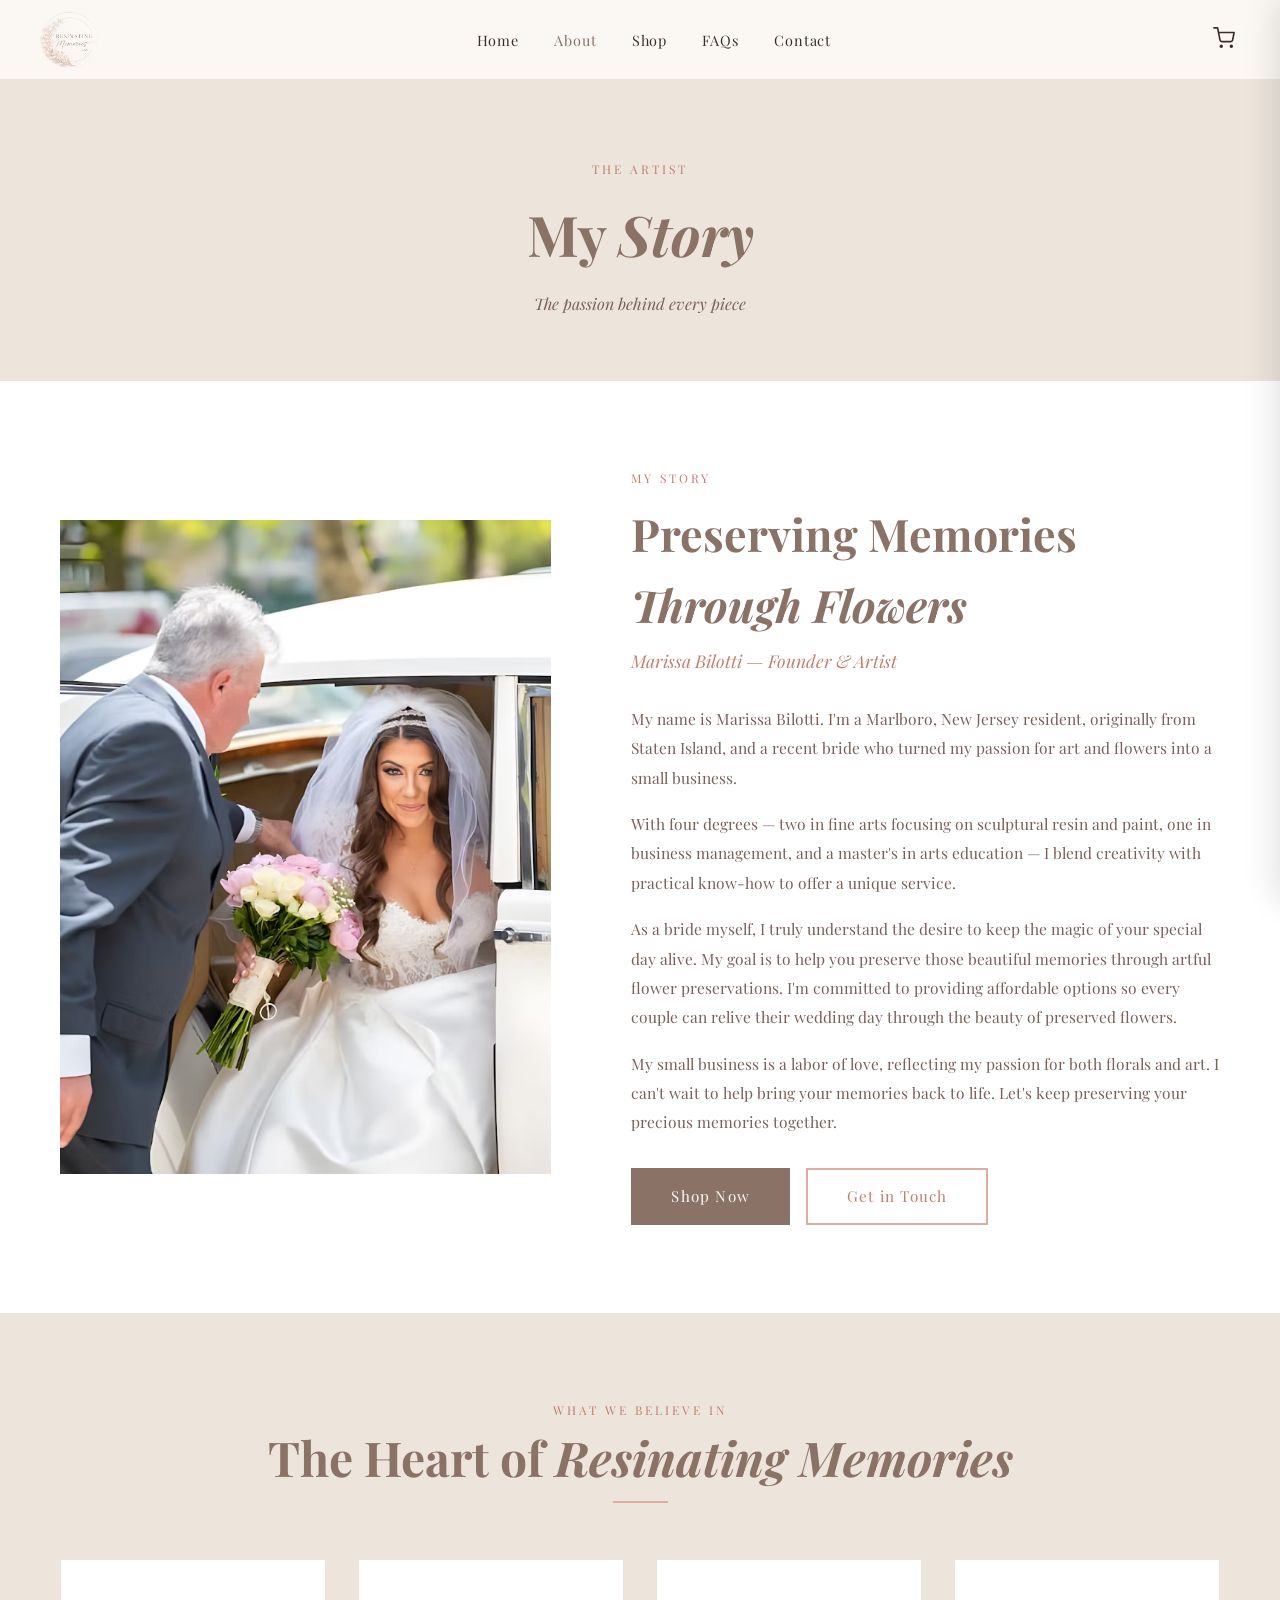
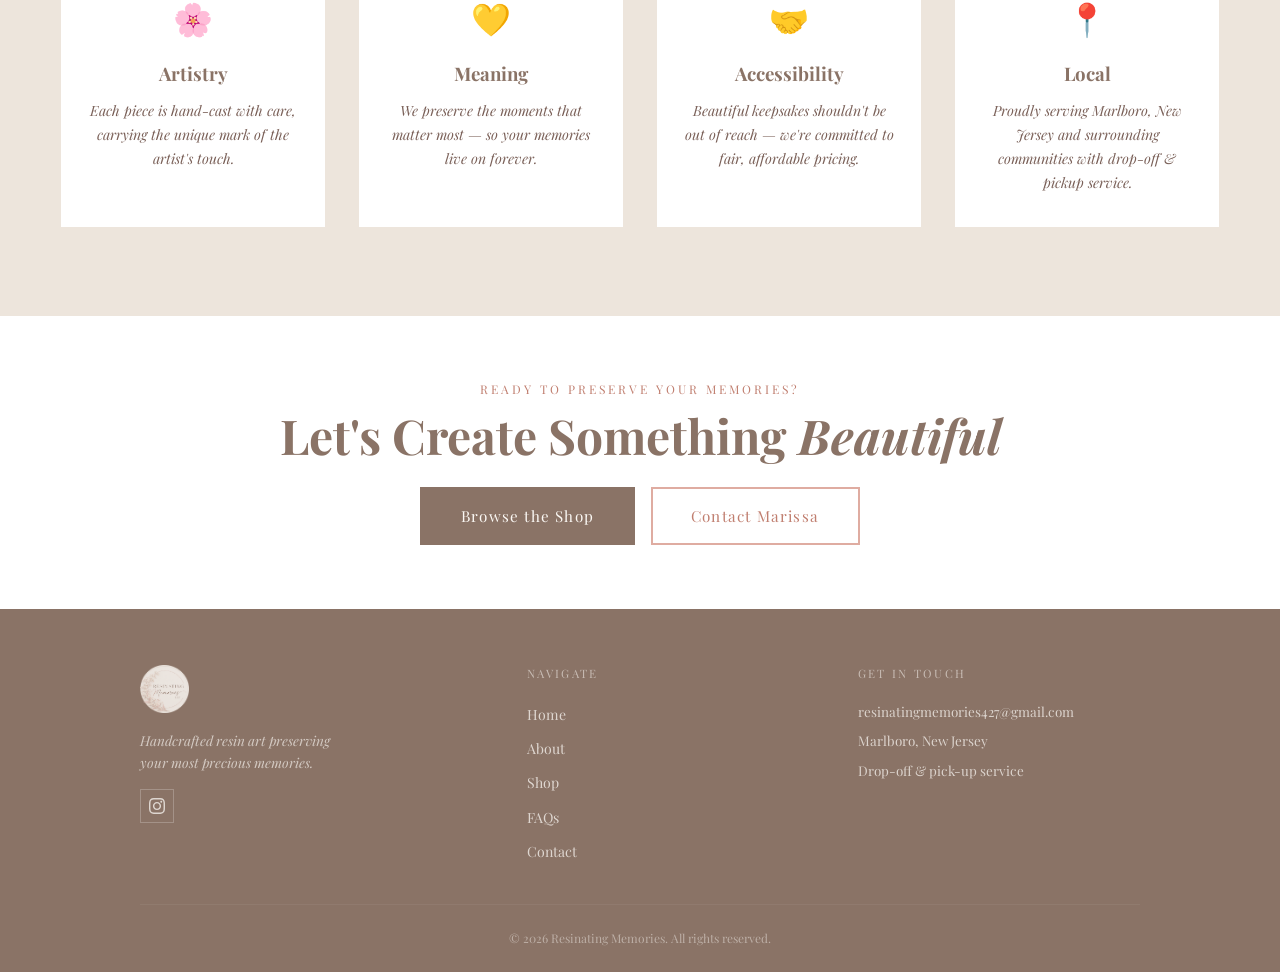
==== commit d44d123b: "Update about.html" ====
--- a/about.html
+++ b/about.html
@@ -27,7 +27,7 @@
     </ul>
     <div class="nav-right">
       <button class="nav-cart" aria-label="Open cart">
-        🛒
+        <svg xmlns="http://www.w3.org/2000/svg" width="22" height="22" viewBox="0 0 24 24" fill="none" stroke="currentColor" stroke-width="1.8" stroke-linecap="round" stroke-linejoin="round" aria-hidden="true"><circle cx="9" cy="21" r="1"/><circle cx="20" cy="21" r="1"/><path d="M1 1h4l2.68 13.39a2 2 0 0 0 2 1.61h9.72a2 2 0 0 0 2-1.61L23 6H6"/></svg>
         <span class="cart-badge">0</span>
       </button>
       <button class="hamburger" aria-label="Menu">
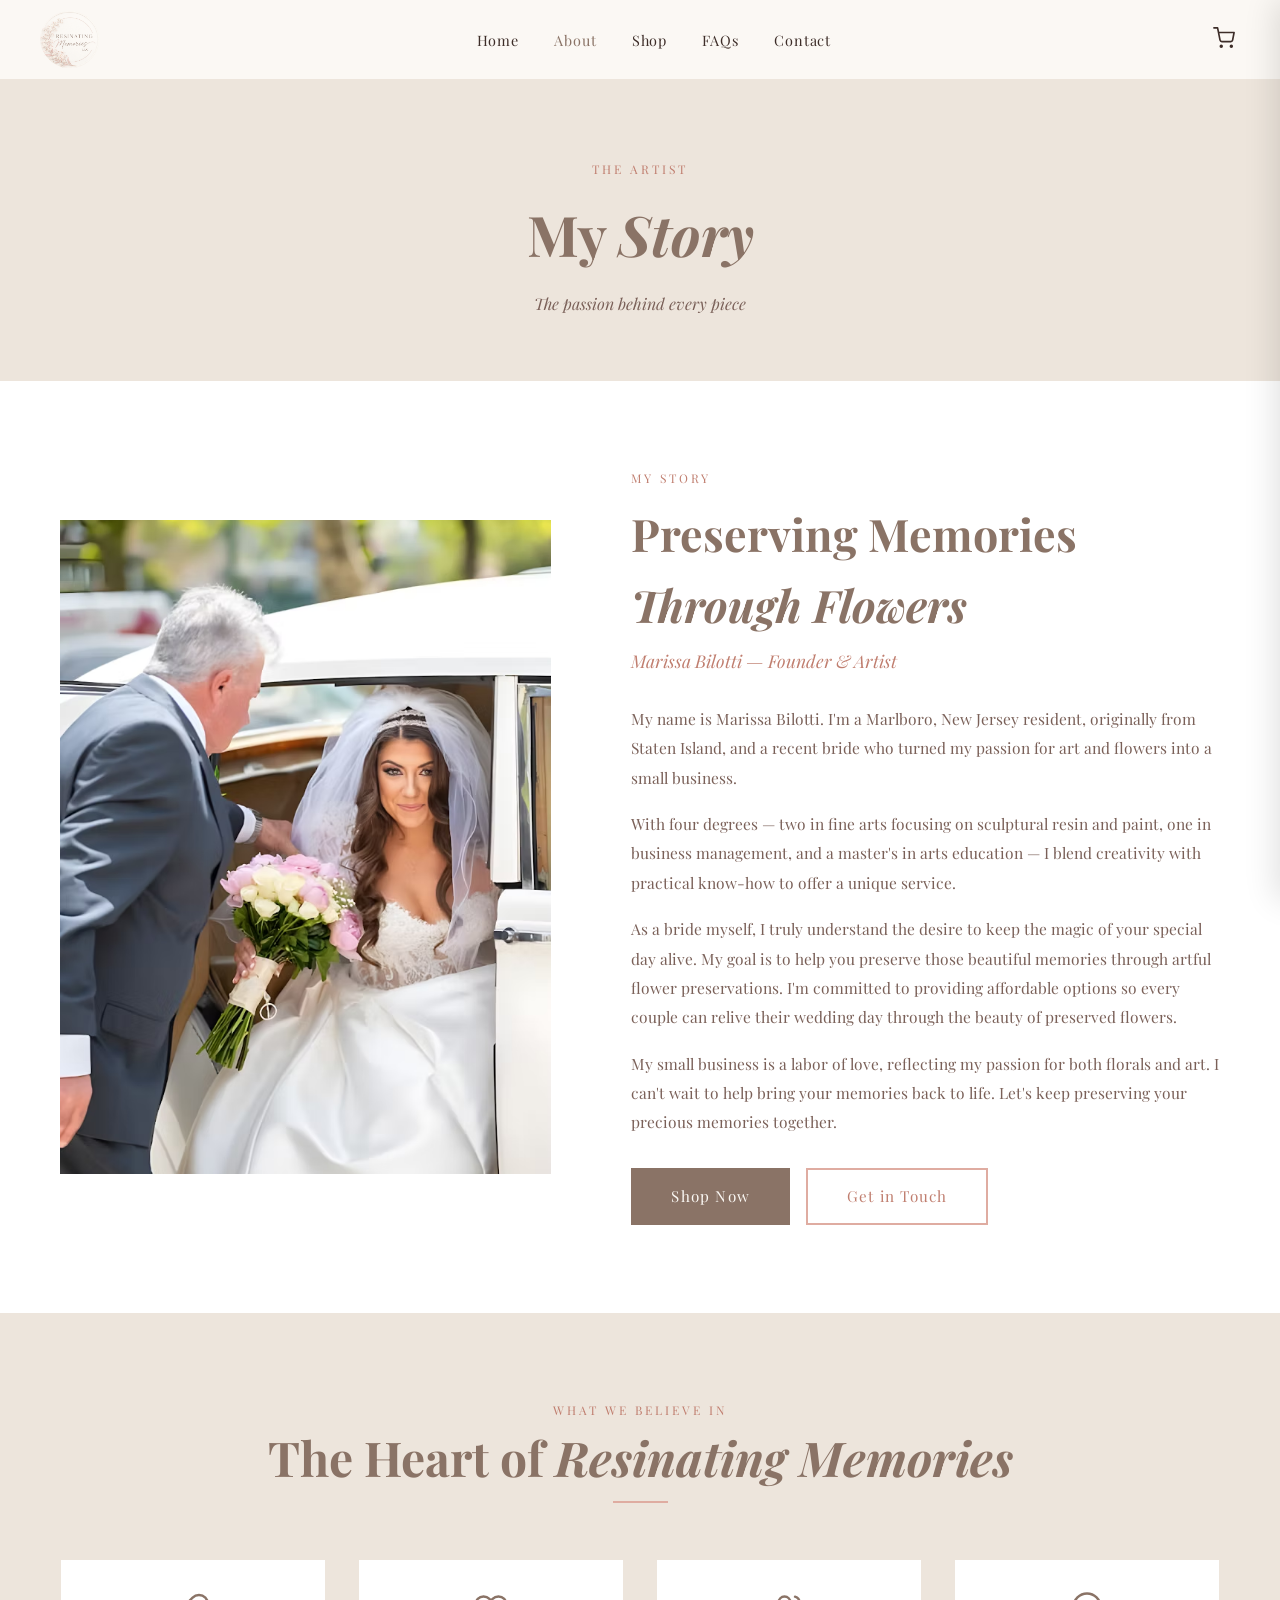
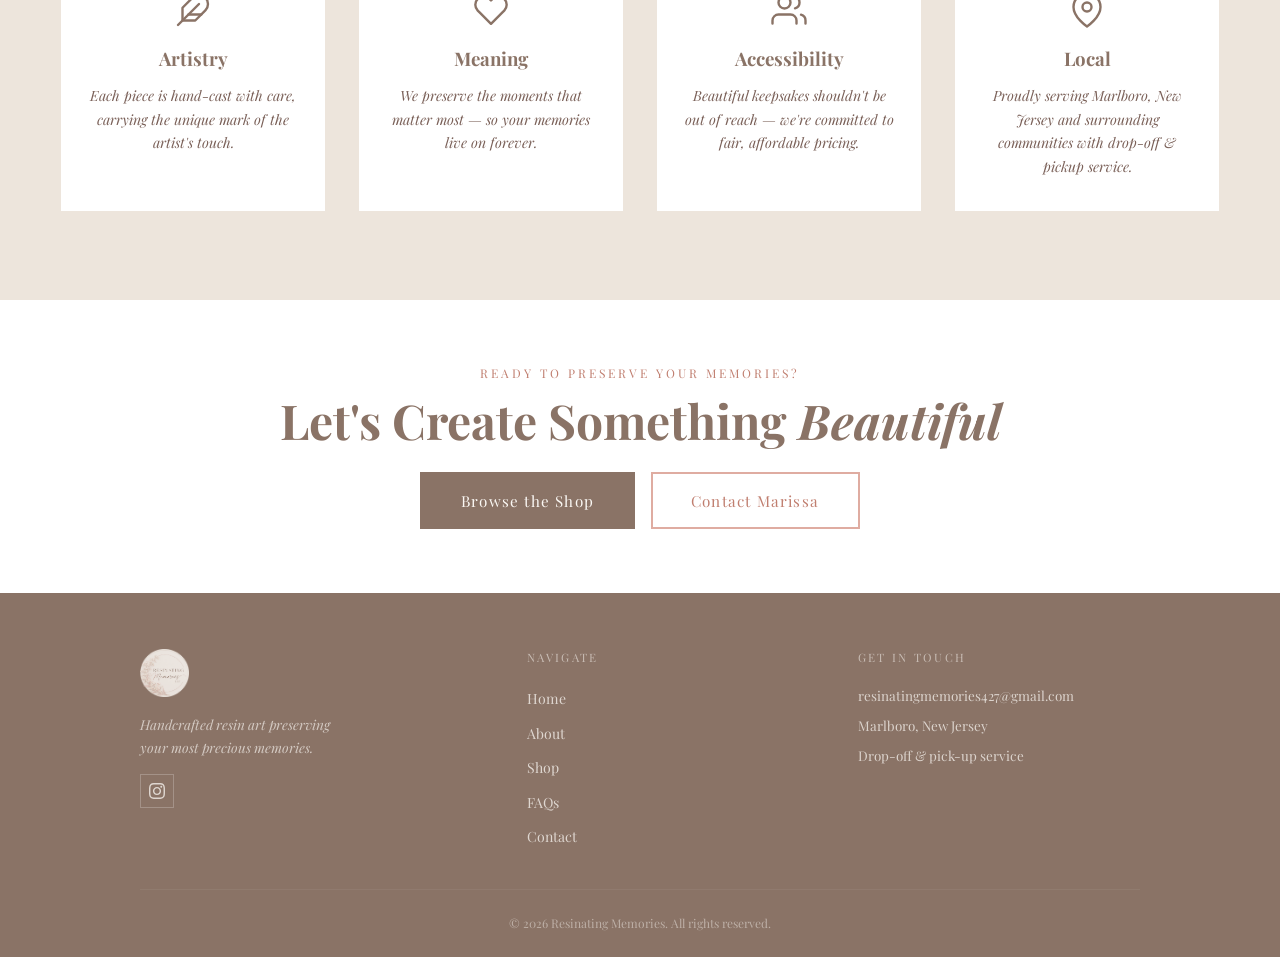
==== commit d05685e2: "Update about.html" ====
--- a/about.html
+++ b/about.html
@@ -106,28 +106,28 @@
       </div>
       <div style="display:grid;grid-template-columns:repeat(auto-fit,minmax(220px,1fr));gap:2rem;margin-top:1rem">
         <div style="text-align:center;padding:2rem 1.5rem;background:white;border:1px solid var(--offwhite-dark)">
-          <div style="font-size:2rem;margin-bottom:1rem">🌸</div>
+          <div style="margin-bottom:1rem;display:flex;justify-content:center"><svg xmlns="http://www.w3.org/2000/svg" width="36" height="36" viewBox="0 0 24 24" fill="none" stroke="var(--brown)" stroke-width="1.6" stroke-linecap="round" stroke-linejoin="round" aria-hidden="true"><path d="M20.24 12.24a6 6 0 0 0-8.49-8.49L5 10.5V19h8.5z"/><line x1="16" y1="8" x2="2" y2="22"/><line x1="17.5" y1="15" x2="9" y2="15"/></svg></div>
           <h3 style="color:var(--brown);margin-bottom:0.6rem">Artistry</h3>
           <p style="font-size:0.88rem;color:var(--text-light);font-style:italic;line-height:1.7">
             Each piece is hand-cast with care, carrying the unique mark of the artist's touch.
           </p>
         </div>
         <div style="text-align:center;padding:2rem 1.5rem;background:white;border:1px solid var(--offwhite-dark)">
-          <div style="font-size:2rem;margin-bottom:1rem">💛</div>
+          <div style="margin-bottom:1rem;display:flex;justify-content:center"><svg xmlns="http://www.w3.org/2000/svg" width="36" height="36" viewBox="0 0 24 24" fill="none" stroke="var(--brown)" stroke-width="1.6" stroke-linecap="round" stroke-linejoin="round" aria-hidden="true"><path d="M20.84 4.61a5.5 5.5 0 0 0-7.78 0L12 5.67l-1.06-1.06a5.5 5.5 0 0 0-7.78 7.78l1.06 1.06L12 21.23l7.78-7.78 1.06-1.06a5.5 5.5 0 0 0 0-7.78z"/></svg></div>
           <h3 style="color:var(--brown);margin-bottom:0.6rem">Meaning</h3>
           <p style="font-size:0.88rem;color:var(--text-light);font-style:italic;line-height:1.7">
             We preserve the moments that matter most — so your memories live on forever.
           </p>
         </div>
         <div style="text-align:center;padding:2rem 1.5rem;background:white;border:1px solid var(--offwhite-dark)">
-          <div style="font-size:2rem;margin-bottom:1rem">🤝</div>
+          <div style="margin-bottom:1rem;display:flex;justify-content:center"><svg xmlns="http://www.w3.org/2000/svg" width="36" height="36" viewBox="0 0 24 24" fill="none" stroke="var(--brown)" stroke-width="1.6" stroke-linecap="round" stroke-linejoin="round" aria-hidden="true"><path d="M17 21v-2a4 4 0 0 0-4-4H5a4 4 0 0 0-4 4v2"/><circle cx="9" cy="7" r="4"/><path d="M23 21v-2a4 4 0 0 0-3-3.87"/><path d="M16 3.13a4 4 0 0 1 0 7.75"/></svg></div>
           <h3 style="color:var(--brown);margin-bottom:0.6rem">Accessibility</h3>
           <p style="font-size:0.88rem;color:var(--text-light);font-style:italic;line-height:1.7">
             Beautiful keepsakes shouldn't be out of reach — we're committed to fair, affordable pricing.
           </p>
         </div>
         <div style="text-align:center;padding:2rem 1.5rem;background:white;border:1px solid var(--offwhite-dark)">
-          <div style="font-size:2rem;margin-bottom:1rem">📍</div>
+          <div style="margin-bottom:1rem;display:flex;justify-content:center"><svg xmlns="http://www.w3.org/2000/svg" width="36" height="36" viewBox="0 0 24 24" fill="none" stroke="var(--brown)" stroke-width="1.6" stroke-linecap="round" stroke-linejoin="round" aria-hidden="true"><path d="M21 10c0 7-9 13-9 13s-9-6-9-13a9 9 0 0 1 18 0z"/><circle cx="12" cy="10" r="3"/></svg></div>
           <h3 style="color:var(--brown);margin-bottom:0.6rem">Local</h3>
           <p style="font-size:0.88rem;color:var(--text-light);font-style:italic;line-height:1.7">
             Proudly serving Marlboro, New Jersey and surrounding communities with drop-off &amp; pickup service.
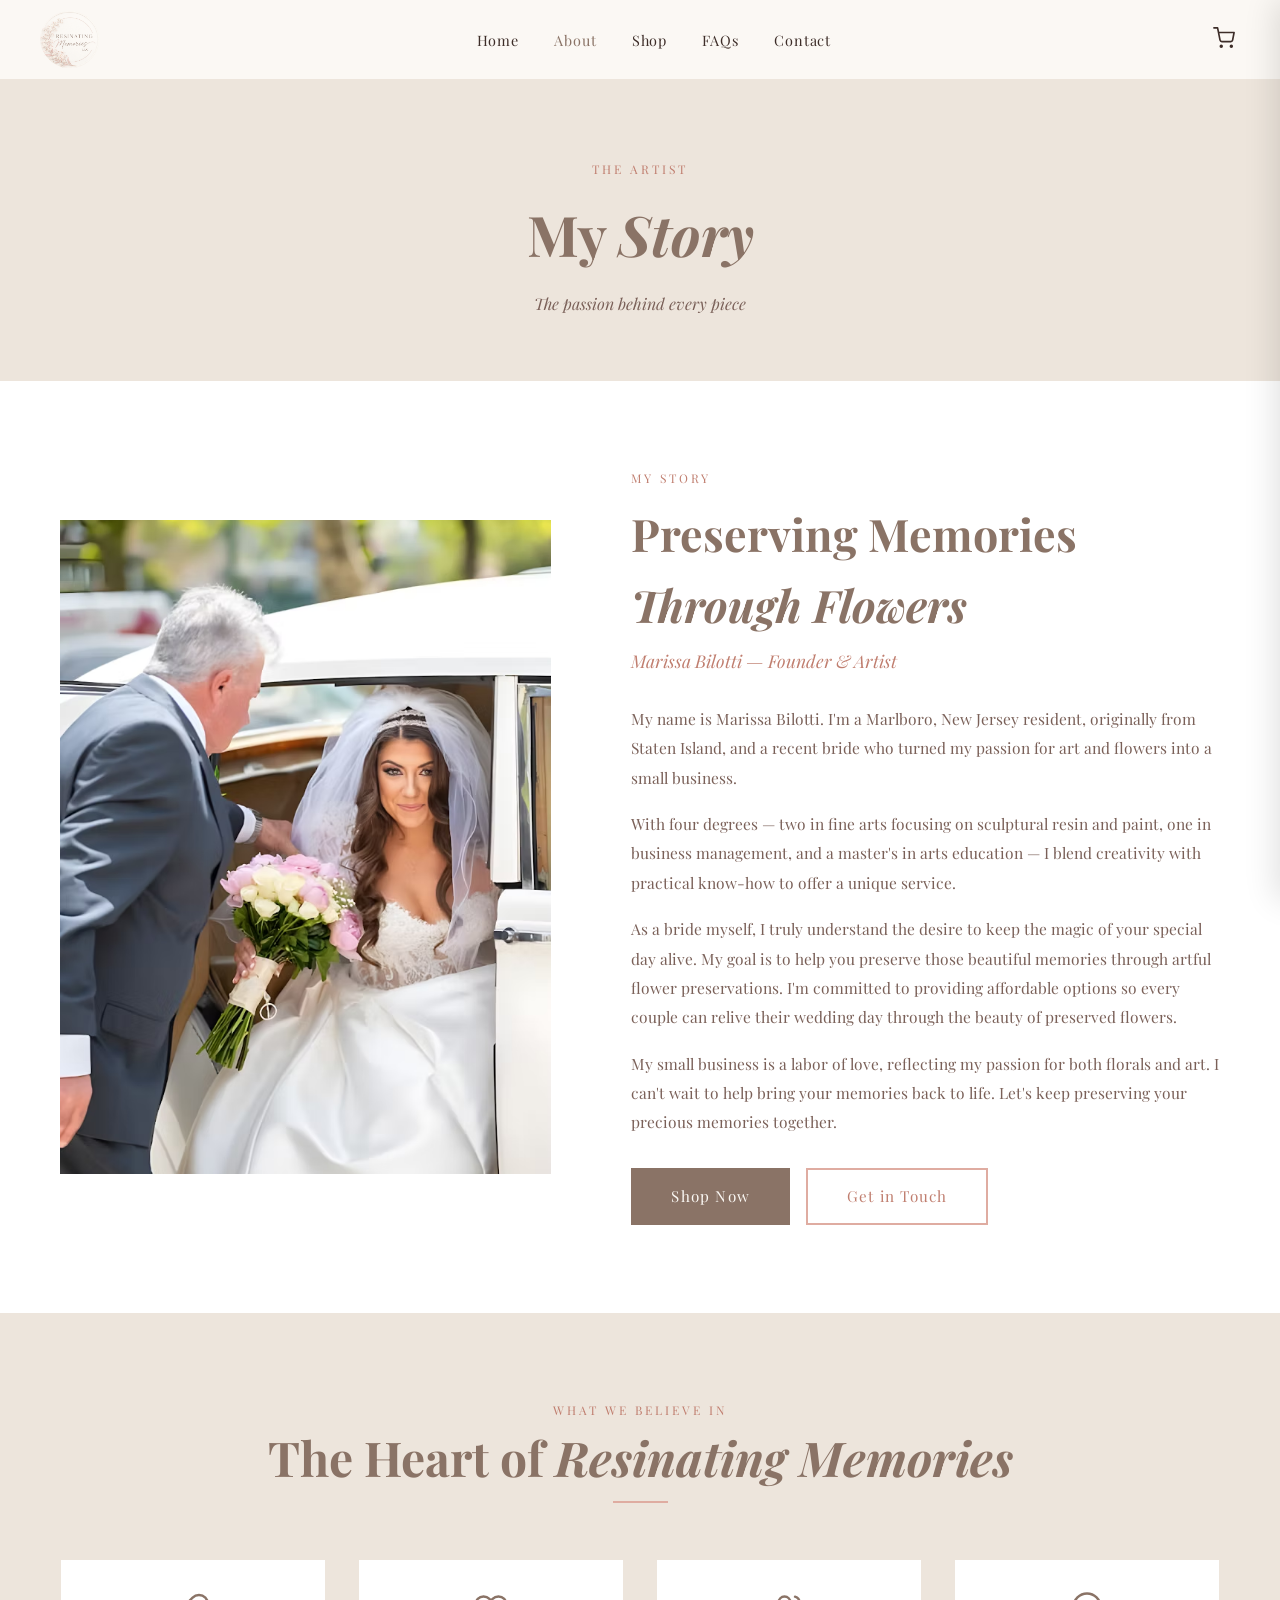
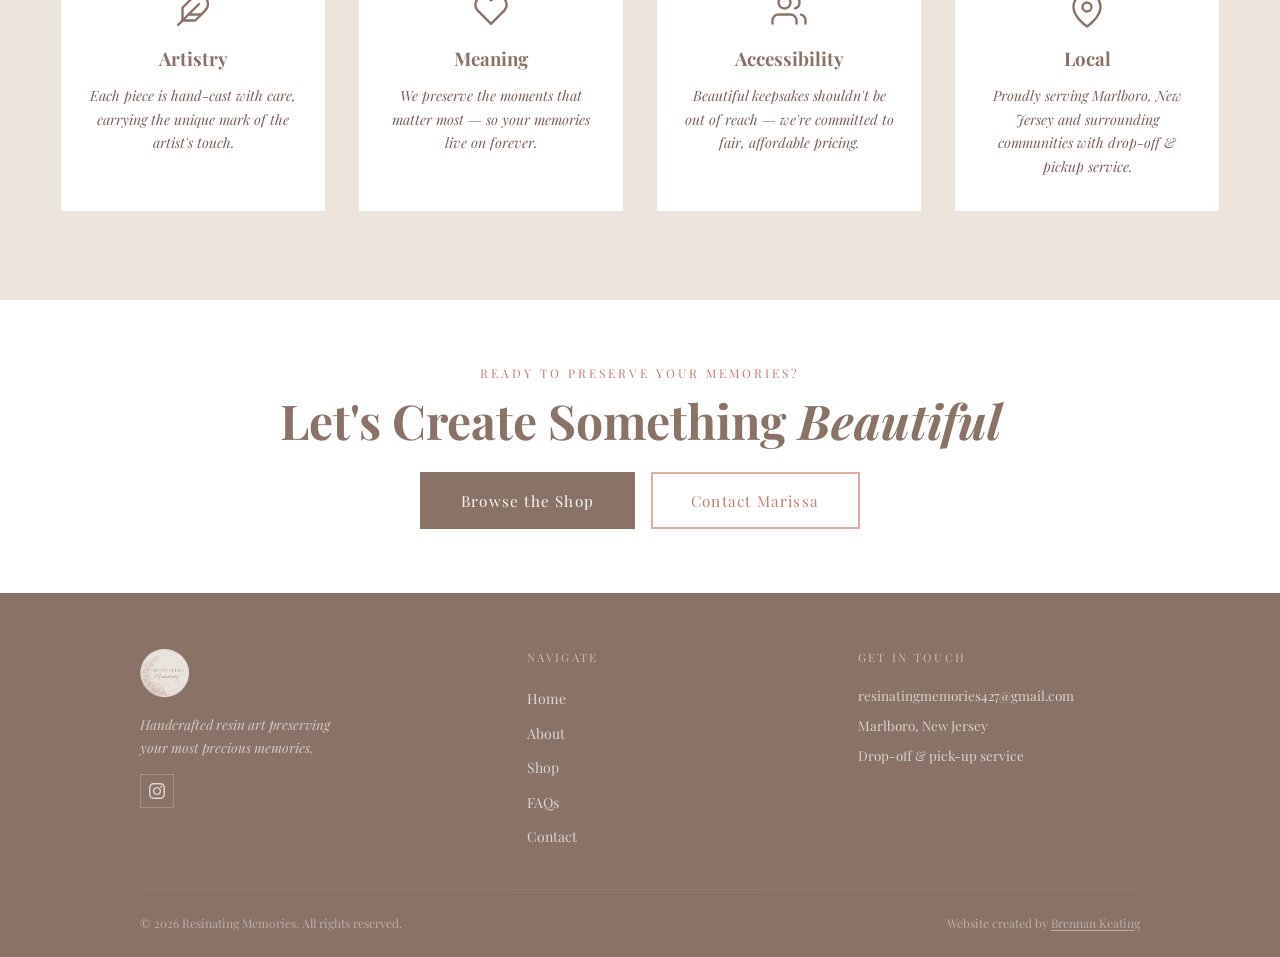
==== commit bc7d84c5: "new products" ====
--- a/about.html
+++ b/about.html
@@ -180,7 +180,8 @@
         </div>
       </div>
       <p class="footer-bottom">
-        &copy; <span id="year"></span> Resinating Memories. All rights reserved.
+        <span>&copy; <span id="year"></span> Resinating Memories. All rights reserved.</span>
+        <span class="footer-credit">Website created by <a href="https://www.brennankeating.com" target="_blank" rel="noopener">Brennan Keating</a></span>
       </p>
     </div>
   </footer>
--- a/css/styles.css
+++ b/css/styles.css
@@ -986,12 +986,23 @@
 }
 .footer-social a:hover { opacity: 1; border-color: var(--pink); }
 .footer-bottom {
-  text-align: center;
+  display: flex;
+  flex-wrap: wrap;
+  align-items: center;
+  justify-content: space-between;
+  gap: 0.4rem 1.5rem;
   padding-top: 1.5rem;
   border-top: 1px solid rgba(255,255,255,0.12);
   font-size: 0.75rem;
   opacity: 0.45;
 }
+.footer-credit a {
+  color: var(--offwhite);
+  text-decoration: underline;
+  text-underline-offset: 2px;
+  transition: color 0.2s;
+}
+.footer-credit a:hover { color: var(--pink); }
 
 /* ══════════════════════════════════════════════════
    PAGE HERO (inner pages)
@@ -1070,6 +1081,7 @@
   .instagram-placeholder { grid-template-columns: repeat(3, 1fr); }
   .form-row { grid-template-columns: 1fr; }
   .products-grid { grid-template-columns: repeat(auto-fill, minmax(240px, 1fr)); }
+  .footer-bottom { justify-content: center; }
 }
 
 @media (max-width: 540px) {
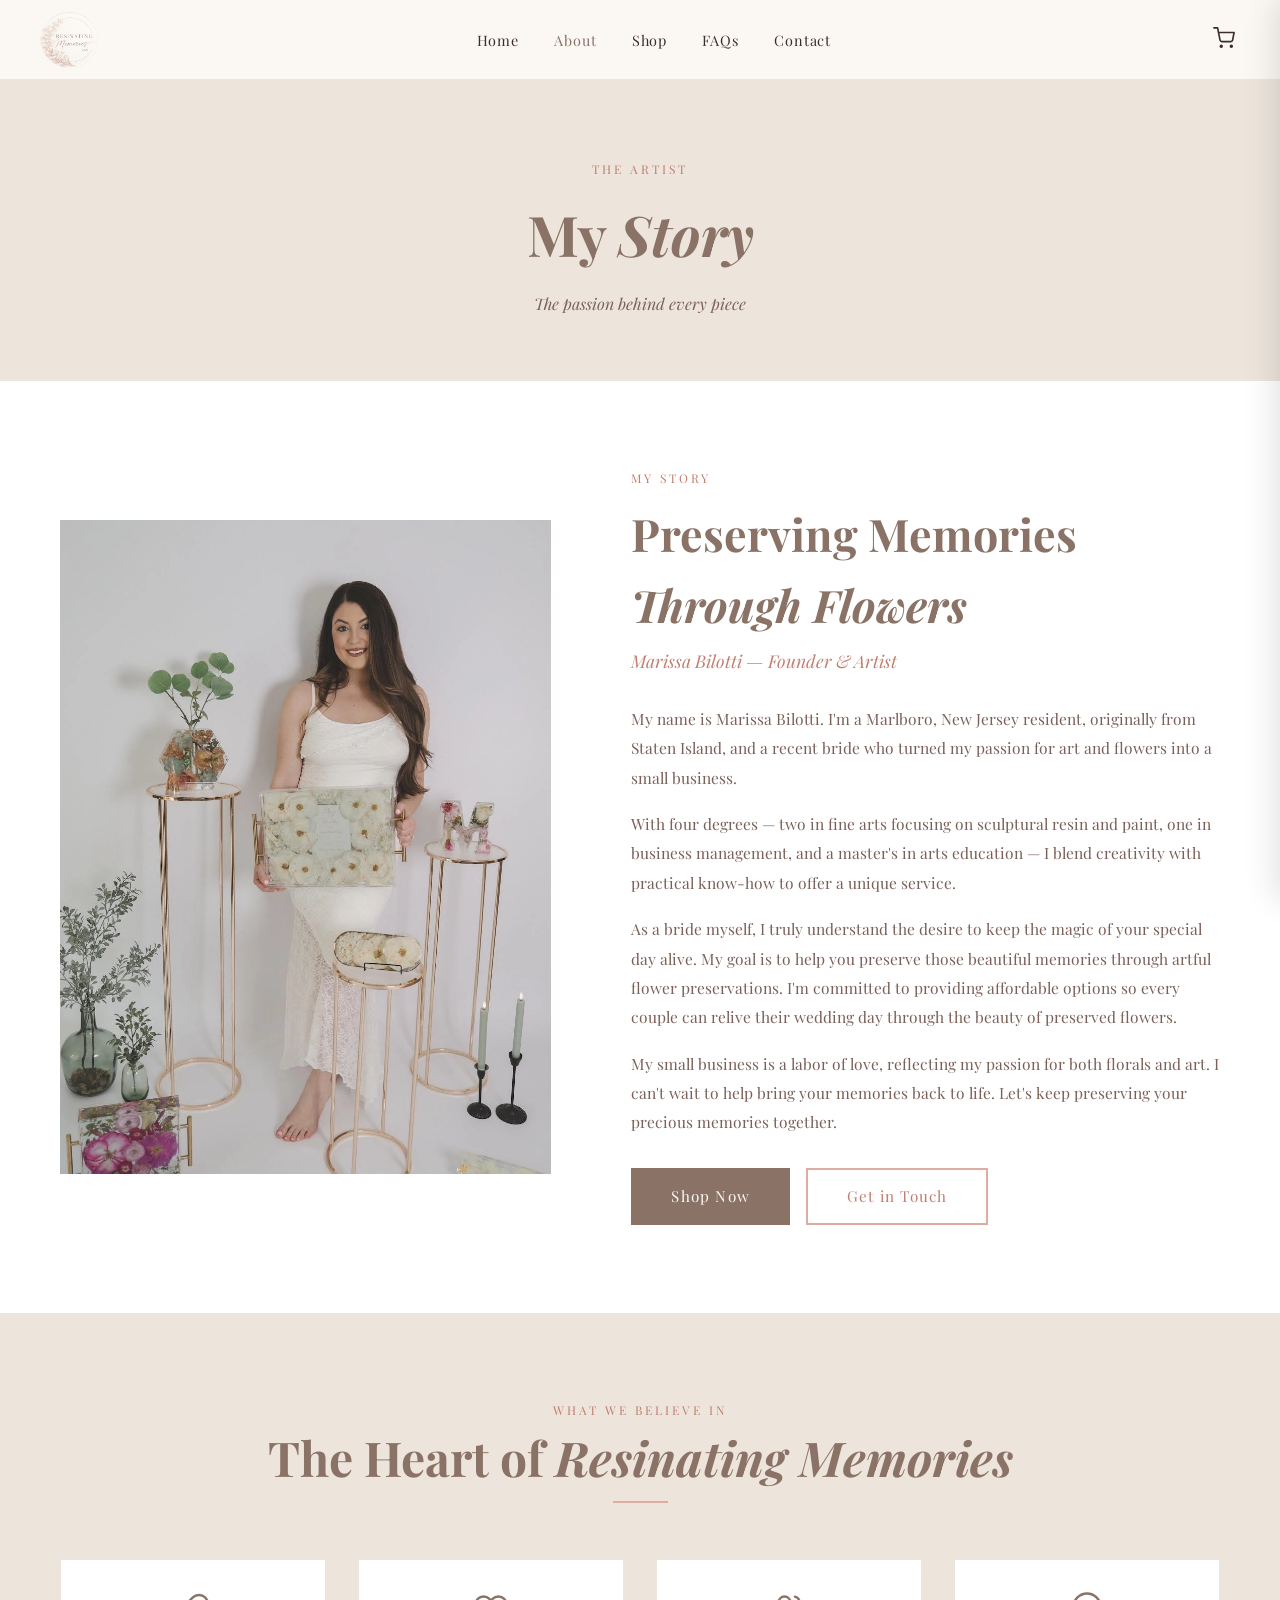
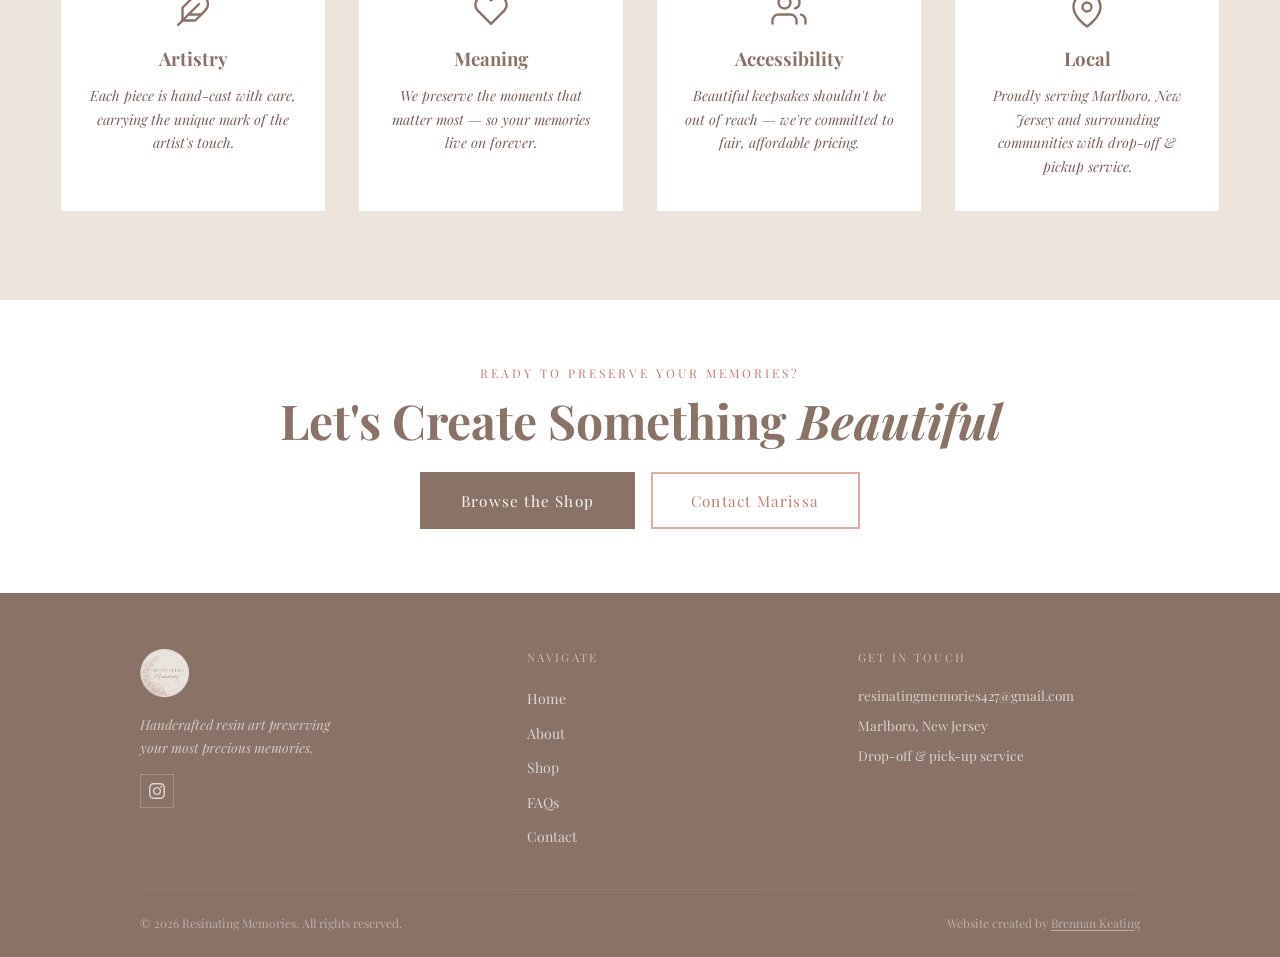
==== commit 5470e127: "Update about.html" ====
--- a/about.html
+++ b/about.html
@@ -51,7 +51,7 @@
       <div class="about-layout">
 
         <div class="about-image-wrap">
-          <img src="images/about.avif"
+          <img src="images/about.webp"
                alt="Marissa Bilotti — Resinating Memories"
                class="about-image">
           <div class="about-image-accent"></div>
